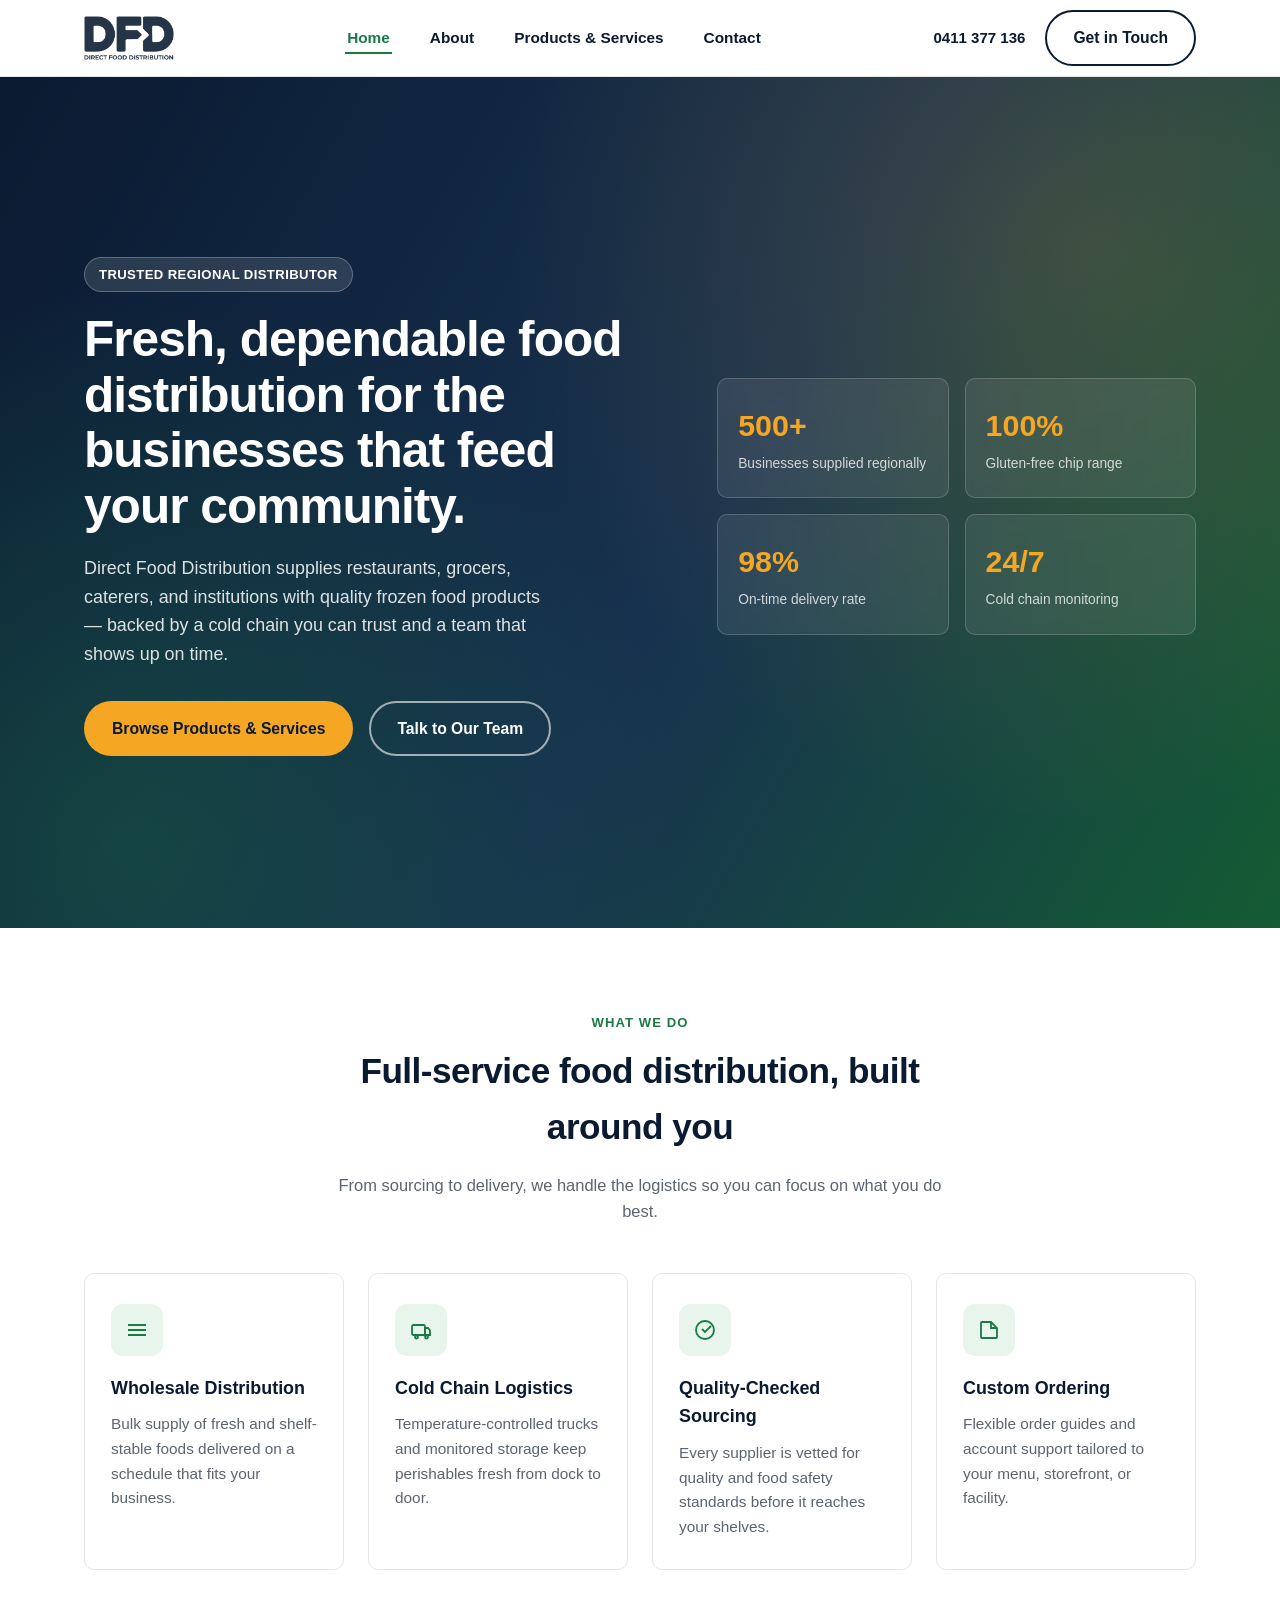
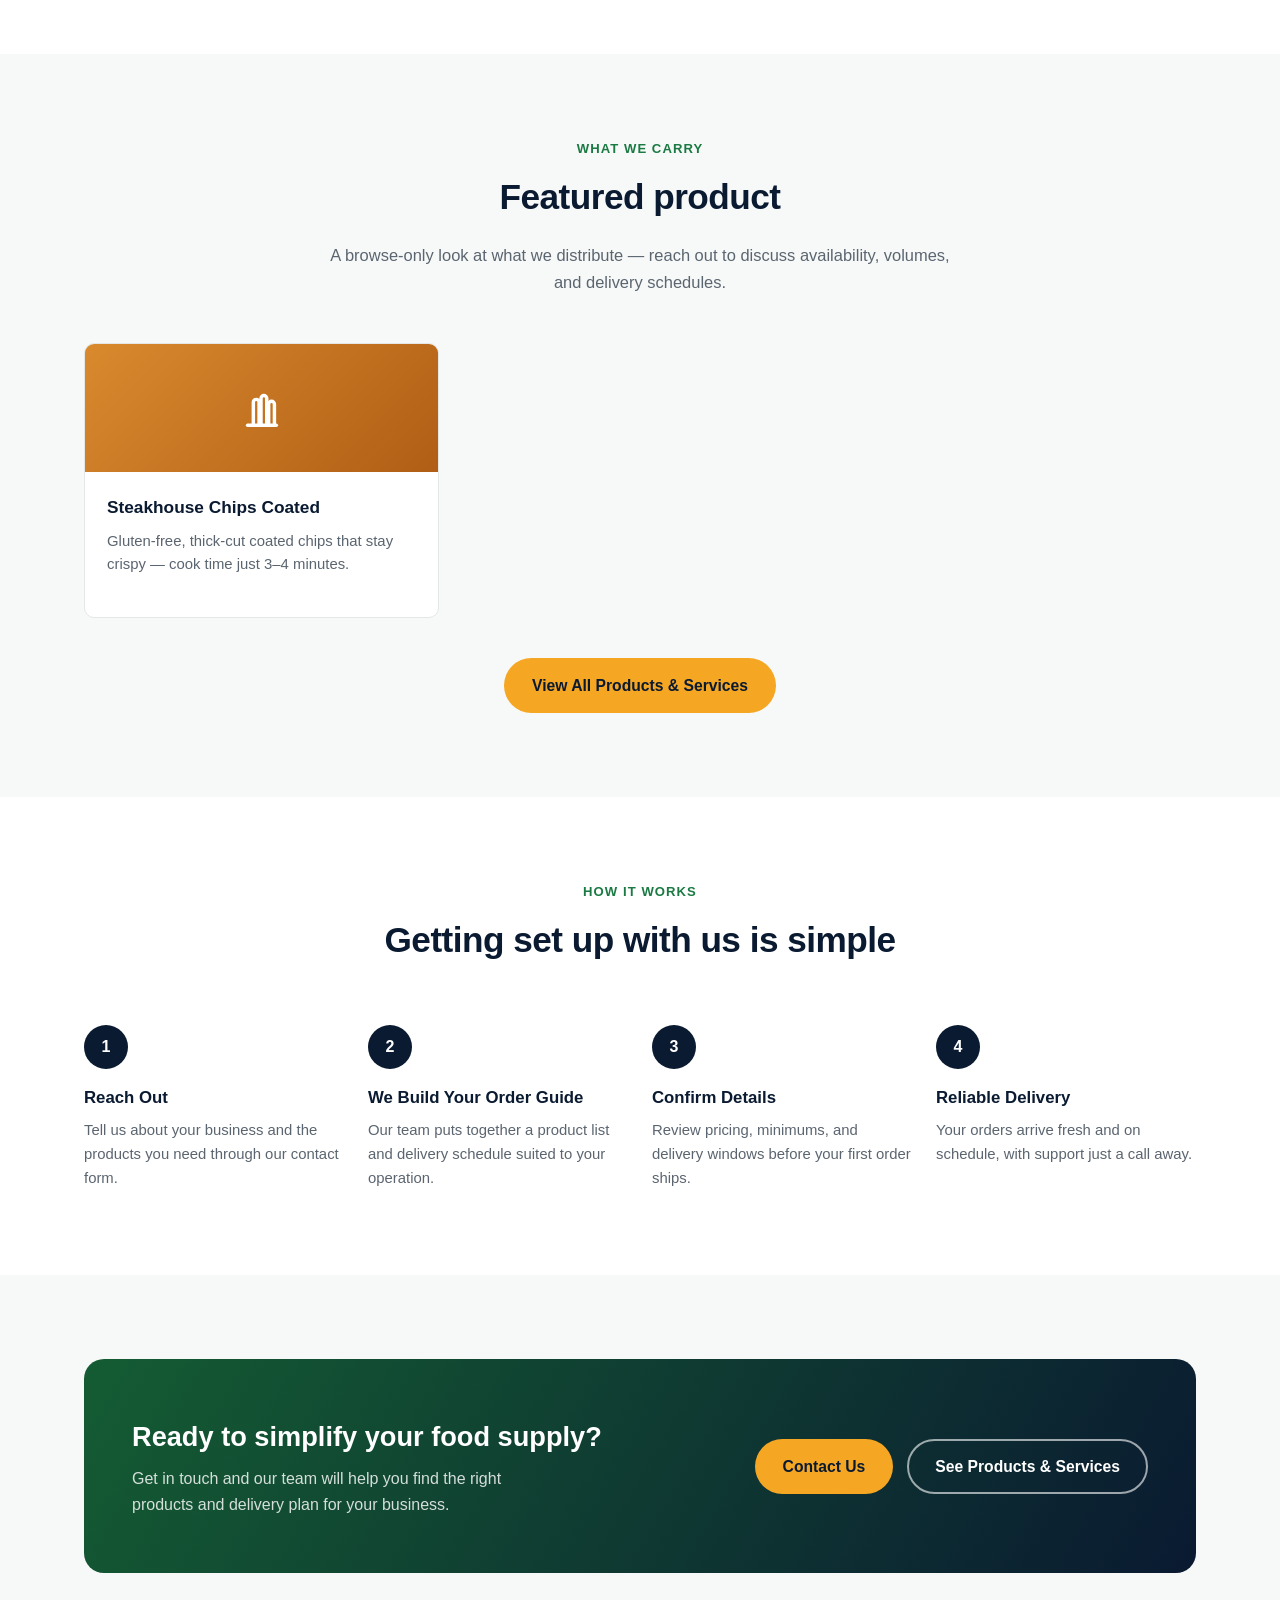
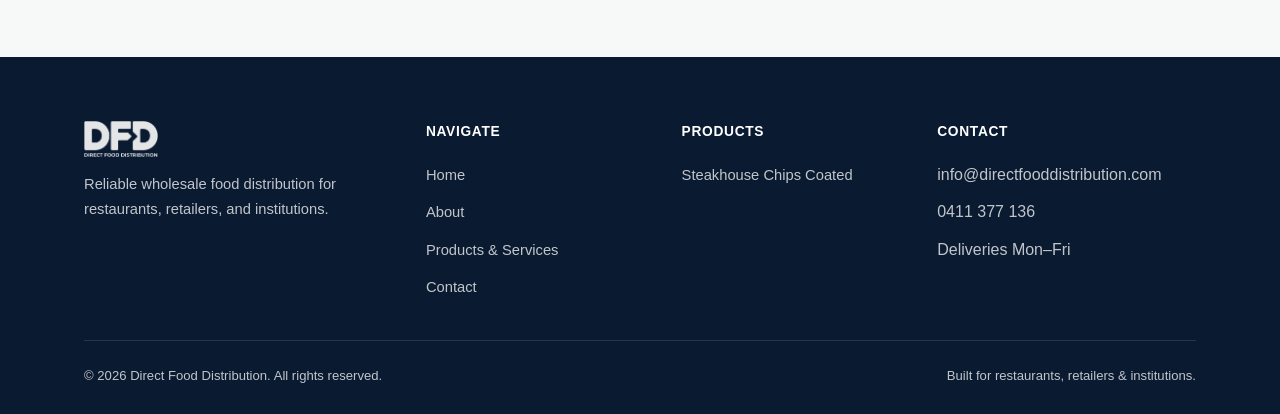
==== index.html @ 10d2000b "Replace placeholder product categories with real catalog Swaps the six generic placeholder categorie" ====
<!DOCTYPE html>
<html lang="en">
<head>
<meta charset="UTF-8" />
<meta name="viewport" content="width=device-width, initial-scale=1.0" />
<title>Direct Food Distribution | Reliable Wholesale Food Supply</title>
<meta name="description" content="Direct Food Distribution supplies restaurants, retailers, and institutions with quality frozen food products, including our Steakhouse Chips Coated — reliably and on time." />
<link rel="icon" type="image/x-icon" href="images/favicon.ico" />
<link rel="icon" type="image/png" sizes="32x32" href="images/favicon-32.png" />
<link rel="apple-touch-icon" href="images/favicon-180.png" />
<link rel="stylesheet" href="css/style.css" />
</head>
<body>

<header class="site-header">
  <div class="container">
    <a href="index.html" class="brand">
      <img src="images/logo.png" alt="Direct Food Distribution" class="brand-logo" />
    </a>

    <nav class="main-nav" aria-label="Primary">
      <ul>
        <li><a href="index.html" aria-current="page">Home</a></li>
        <li><a href="about.html">About</a></li>
        <li><a href="products.html">Products &amp; Services</a></li>
        <li><a href="contact.html">Contact</a></li>
      </ul>
    </nav>

    <div class="header-cta">
      <span class="phone">0411 377 136</span>
      <a href="contact.html" class="btn btn-outline-dark">Get in Touch</a>
      <button class="nav-toggle" aria-label="Toggle navigation menu" aria-expanded="false">
        <span></span><span></span><span></span>
      </button>
    </div>
  </div>
</header>

<main>

  <section class="hero">
    <div class="container">
      <div class="hero-copy">
        <span class="hero-eyebrow">Trusted Regional Distributor</span>
        <h1>Fresh, dependable food distribution for the businesses that feed your community.</h1>
        <p class="lead">
          Direct Food Distribution supplies restaurants, grocers, caterers, and institutions with
          quality frozen food products — backed by a cold chain you can trust and a team that
          shows up on time.
        </p>
        <div class="hero-actions">
          <a href="products.html" class="btn btn-primary">Browse Products &amp; Services</a>
          <a href="contact.html" class="btn btn-outline">Talk to Our Team</a>
        </div>
      </div>

      <div class="hero-stats">
        <div class="stat-card">
          <span class="num">500+</span>
          <span class="label">Businesses supplied regionally</span>
        </div>
        <div class="stat-card">
          <span class="num">100%</span>
          <span class="label">Gluten-free chip range</span>
        </div>
        <div class="stat-card">
          <span class="num">98%</span>
          <span class="label">On-time delivery rate</span>
        </div>
        <div class="stat-card">
          <span class="num">24/7</span>
          <span class="label">Cold chain monitoring</span>
        </div>
      </div>
    </div>
  </section>

  <section>
    <div class="container">
      <div class="section-head center">
        <span class="eyebrow">What We Do</span>
        <h2>Full-service food distribution, built around you</h2>
        <p>From sourcing to delivery, we handle the logistics so you can focus on what you do best.</p>
      </div>

      <div class="grid grid-4">
        <div class="card">
          <div class="card-icon" aria-hidden="true">
            <svg width="24" height="24" viewBox="0 0 24 24" fill="none" stroke="currentColor" stroke-width="1.8"><path d="M3 7h18M3 12h18M3 17h18"/></svg>
          </div>
          <h3>Wholesale Distribution</h3>
          <p>Bulk supply of fresh and shelf-stable foods delivered on a schedule that fits your business.</p>
        </div>
        <div class="card">
          <div class="card-icon" aria-hidden="true">
            <svg width="24" height="24" viewBox="0 0 24 24" fill="none" stroke="currentColor" stroke-width="1.8"><rect x="3" y="7" width="13" height="10" rx="1.5"/><path d="M16 10h3l2 2.5V17h-5z"/><circle cx="7.5" cy="19" r="1.5"/><circle cx="17.5" cy="19" r="1.5"/></svg>
          </div>
          <h3>Cold Chain Logistics</h3>
          <p>Temperature-controlled trucks and monitored storage keep perishables fresh from dock to door.</p>
        </div>
        <div class="card">
          <div class="card-icon" aria-hidden="true">
            <svg width="24" height="24" viewBox="0 0 24 24" fill="none" stroke="currentColor" stroke-width="1.8"><path d="M9 11l3 3 6-6"/><circle cx="12" cy="12" r="9"/></svg>
          </div>
          <h3>Quality-Checked Sourcing</h3>
          <p>Every supplier is vetted for quality and food safety standards before it reaches your shelves.</p>
        </div>
        <div class="card">
          <div class="card-icon" aria-hidden="true">
            <svg width="24" height="24" viewBox="0 0 24 24" fill="none" stroke="currentColor" stroke-width="1.8"><path d="M4 19V5a1 1 0 0 1 1-1h9l6 6v9a1 1 0 0 1-1 1H5a1 1 0 0 1-1-1z"/><path d="M14 4v6h6"/></svg>
          </div>
          <h3>Custom Ordering</h3>
          <p>Flexible order guides and account support tailored to your menu, storefront, or facility.</p>
        </div>
      </div>
    </div>
  </section>

  <section class="section-alt">
    <div class="container">
      <div class="section-head center">
        <span class="eyebrow">What We Carry</span>
        <h2>Featured product</h2>
        <p>A browse-only look at what we distribute — reach out to discuss availability, volumes, and delivery schedules.</p>
      </div>

      <div class="grid grid-3">
        <div class="product-card">
          <div class="product-thumb thumb-4" aria-hidden="true">
            <svg viewBox="0 0 24 24" fill="none" stroke="currentColor" stroke-width="1.8" stroke-linecap="round" stroke-linejoin="round"><path d="M8 21V9a1.5 1.5 0 0 1 3 0v12" /><path d="M12 21V7a1.5 1.5 0 0 1 3 0v14" /><path d="M16 21V10a1.5 1.5 0 0 1 3 0v11" /><path d="M5 21h15" /></svg>
          </div>
          <div class="body">
            <h3>Steakhouse Chips Coated</h3>
            <p>Gluten-free, thick-cut coated chips that stay crispy — cook time just 3–4 minutes.</p>
          </div>
        </div>
      </div>

      <div style="text-align:center; margin-top: 40px;">
        <a href="products.html" class="btn btn-primary">View All Products &amp; Services</a>
      </div>
    </div>
  </section>

  <section>
    <div class="container">
      <div class="section-head center">
        <span class="eyebrow">How It Works</span>
        <h2>Getting set up with us is simple</h2>
      </div>

      <div class="steps">
        <div class="step">
          <div class="step-num"></div>
          <h3>Reach Out</h3>
          <p>Tell us about your business and the products you need through our contact form.</p>
        </div>
        <div class="step">
          <div class="step-num"></div>
          <h3>We Build Your Order Guide</h3>
          <p>Our team puts together a product list and delivery schedule suited to your operation.</p>
        </div>
        <div class="step">
          <div class="step-num"></div>
          <h3>Confirm Details</h3>
          <p>Review pricing, minimums, and delivery windows before your first order ships.</p>
        </div>
        <div class="step">
          <div class="step-num"></div>
          <h3>Reliable Delivery</h3>
          <p>Your orders arrive fresh and on schedule, with support just a call away.</p>
        </div>
      </div>
    </div>
  </section>

  <section class="section-alt">
    <div class="container">
      <div class="cta-band">
        <div>
          <h2>Ready to simplify your food supply?</h2>
          <p>Get in touch and our team will help you find the right products and delivery plan for your business.</p>
        </div>
        <div class="cta-actions">
          <a href="contact.html" class="btn btn-primary">Contact Us</a>
          <a href="products.html" class="btn btn-outline">See Products &amp; Services</a>
        </div>
      </div>
    </div>
  </section>

</main>

<footer class="site-footer">
  <div class="container">
    <div class="footer-grid">
      <div class="footer-brand">
        <a href="index.html" class="brand">
          <img src="images/logo-white.png" alt="Direct Food Distribution" class="brand-logo" />
        </a>
        <p>Reliable wholesale food distribution for restaurants, retailers, and institutions.</p>
      </div>
      <div class="footer-col">
        <h5>Navigate</h5>
        <ul>
          <li><a href="index.html">Home</a></li>
          <li><a href="about.html">About</a></li>
          <li><a href="products.html">Products &amp; Services</a></li>
          <li><a href="contact.html">Contact</a></li>
        </ul>
      </div>
      <div class="footer-col">
        <h5>Products</h5>
        <ul>
          <li><a href="products.html#steakhouse-chips">Steakhouse Chips Coated</a></li>
        </ul>
      </div>
      <div class="footer-col">
        <h5>Contact</h5>
        <ul>
          <li>info@directfooddistribution.com</li>
          <li>0411 377 136</li>
          <li>Deliveries Mon–Fri</li>
        </ul>
      </div>
    </div>
    <div class="footer-bottom">
      <span>&copy; <span id="year"></span> Direct Food Distribution. All rights reserved.</span>
      <span>Built for restaurants, retailers &amp; institutions.</span>
    </div>
  </div>
</footer>

<script src="js/main.js"></script>
</body>
</html>
---- css/style.css ----
/* ===========================
   Direct Food Distribution
   Stylesheet
=========================== */

:root {
  --color-primary: #1b7a43;
  --color-primary-dark: #145c33;
  --color-primary-light: #e8f5ec;
  --color-navy: #0a1a31;
  --color-navy-light: #17324f;
  --color-accent: #f5a623;
  --color-text: #23292d;
  --color-text-muted: #5b6570;
  --color-bg: #ffffff;
  --color-bg-alt: #f7f9f8;
  --color-border: #e3e8e5;
  --shadow-sm: 0 1px 3px rgba(15, 41, 66, 0.08);
  --shadow-md: 0 8px 24px rgba(15, 41, 66, 0.10);
  --radius: 10px;
  --max-width: 1160px;
  --font: -apple-system, BlinkMacSystemFont, "Segoe UI", Roboto, Helvetica, Arial, sans-serif;
}

* {
  box-sizing: border-box;
}

html {
  scroll-behavior: smooth;
}

body {
  margin: 0;
  font-family: var(--font);
  color: var(--color-text);
  background: var(--color-bg);
  line-height: 1.6;
  -webkit-font-smoothing: antialiased;
}

img {
  max-width: 100%;
  display: block;
}

a {
  color: var(--color-primary);
  text-decoration: none;
}

ul {
  list-style: none;
  margin: 0;
  padding: 0;
}

.container {
  width: 100%;
  max-width: var(--max-width);
  margin: 0 auto;
  padding: 0 24px;
}

.visually-hidden {
  position: absolute;
  width: 1px;
  height: 1px;
  overflow: hidden;
  clip: rect(0 0 0 0);
  white-space: nowrap;
}

/* ---------- Buttons ---------- */
.btn {
  display: inline-flex;
  align-items: center;
  justify-content: center;
  gap: 8px;
  padding: 13px 26px;
  border-radius: 999px;
  font-weight: 600;
  font-size: 0.98rem;
  border: 2px solid transparent;
  cursor: pointer;
  transition: transform 0.15s ease, box-shadow 0.15s ease, background 0.15s ease, color 0.15s ease;
}

.btn-primary {
  background: var(--color-accent);
  color: var(--color-navy);
}

.btn-primary:hover {
  transform: translateY(-2px);
  box-shadow: var(--shadow-md);
}

.btn-outline {
  background: transparent;
  color: #fff;
  border-color: rgba(255, 255, 255, 0.6);
}

.btn-outline:hover {
  background: rgba(255, 255, 255, 0.12);
  border-color: #fff;
}

.btn-outline-dark {
  background: transparent;
  color: var(--color-navy);
  border-color: var(--color-navy);
}

.btn-outline-dark:hover {
  background: var(--color-navy);
  color: #fff;
}

/* ---------- Header ---------- */
.site-header {
  position: sticky;
  top: 0;
  z-index: 100;
  background: rgba(255, 255, 255, 0.96);
  backdrop-filter: saturate(180%) blur(8px);
  border-bottom: 1px solid var(--color-border);
}

.site-header .container {
  display: flex;
  align-items: center;
  justify-content: space-between;
  height: 76px;
}

.brand {
  display: flex;
  align-items: center;
  gap: 10px;
  font-weight: 800;
  font-size: 1.15rem;
  color: var(--color-navy);
  letter-spacing: -0.01em;
}

.brand-logo {
  height: 44px;
  width: auto;
  display: block;
}

.main-nav ul {
  display: flex;
  align-items: center;
  gap: 36px;
}

.main-nav a {
  color: var(--color-navy);
  font-weight: 600;
  font-size: 0.96rem;
  padding: 6px 2px;
  border-bottom: 2px solid transparent;
  transition: border-color 0.15s ease, color 0.15s ease;
}

.main-nav a:hover,
.main-nav a[aria-current="page"] {
  border-color: var(--color-primary);
  color: var(--color-primary);
}

.header-cta {
  display: flex;
  align-items: center;
  gap: 20px;
}

.header-cta .phone {
  display: none;
  font-weight: 700;
  color: var(--color-navy);
  font-size: 0.94rem;
}

@media (min-width: 1150px) {
  .header-cta .phone {
    display: inline-block;
  }
}

.nav-toggle {
  display: none;
  background: none;
  border: none;
  cursor: pointer;
  padding: 8px;
}

.nav-toggle span {
  display: block;
  width: 24px;
  height: 2px;
  background: var(--color-navy);
  margin: 5px 0;
  transition: transform 0.2s ease, opacity 0.2s ease;
}

/* ---------- Hero ---------- */
.hero {
  background: linear-gradient(120deg, var(--color-navy) 0%, var(--color-navy-light) 55%, var(--color-primary-dark) 100%);
  color: #fff;
  position: relative;
  overflow: hidden;
}

.hero::before {
  content: "";
  position: absolute;
  inset: 0;
  background-image:
    radial-gradient(circle at 85% 20%, rgba(245, 166, 35, 0.18), transparent 45%),
    radial-gradient(circle at 10% 90%, rgba(27, 122, 67, 0.35), transparent 40%);
  pointer-events: none;
}

.hero .container {
  position: relative;
  padding: 96px 24px 88px;
  display: grid;
  grid-template-columns: 1.1fr 0.9fr;
  gap: 48px;
  align-items: center;
}

.hero-eyebrow {
  display: inline-flex;
  align-items: center;
  gap: 8px;
  background: rgba(255, 255, 255, 0.12);
  border: 1px solid rgba(255, 255, 255, 0.25);
  padding: 6px 14px;
  border-radius: 999px;
  font-size: 0.82rem;
  font-weight: 700;
  letter-spacing: 0.03em;
  text-transform: uppercase;
  margin-bottom: 20px;
}

.hero h1 {
  font-size: clamp(2.1rem, 4vw, 3.1rem);
  line-height: 1.12;
  margin: 0 0 20px;
  letter-spacing: -0.02em;
}

.hero p.lead {
  font-size: 1.12rem;
  color: rgba(255, 255, 255, 0.86);
  max-width: 46ch;
  margin: 0 0 32px;
}

.hero-actions {
  display: flex;
  gap: 16px;
  flex-wrap: wrap;
}

.hero-stats {
  display: grid;
  grid-template-columns: 1fr 1fr;
  gap: 16px;
}

.stat-card {
  background: rgba(255, 255, 255, 0.08);
  border: 1px solid rgba(255, 255, 255, 0.18);
  border-radius: var(--radius);
  padding: 22px 20px;
  backdrop-filter: blur(4px);
}

.stat-card .num {
  font-size: 1.9rem;
  font-weight: 800;
  color: var(--color-accent);
  display: block;
}

.stat-card .label {
  font-size: 0.86rem;
  color: rgba(255, 255, 255, 0.78);
  margin-top: 4px;
}

/* ---------- Sections ---------- */
section {
  padding: 84px 0;
}

.section-alt {
  background: var(--color-bg-alt);
}

.section-head {
  max-width: 640px;
  margin: 0 0 48px;
}

.section-head.center {
  margin-left: auto;
  margin-right: auto;
  text-align: center;
}

.eyebrow {
  display: block;
  color: var(--color-primary);
  font-weight: 700;
  font-size: 0.82rem;
  letter-spacing: 0.08em;
  text-transform: uppercase;
  margin-bottom: 10px;
}

.section-head h2 {
  font-size: clamp(1.6rem, 3vw, 2.2rem);
  margin: 0 0 14px;
  color: var(--color-navy);
  letter-spacing: -0.015em;
}

.section-head p {
  color: var(--color-text-muted);
  font-size: 1.03rem;
}

/* ---------- Cards / Grids ---------- */
.grid {
  display: grid;
  gap: 24px;
}

.grid-3 {
  grid-template-columns: repeat(3, 1fr);
}

.grid-4 {
  grid-template-columns: repeat(4, 1fr);
}

.grid-2 {
  grid-template-columns: repeat(2, 1fr);
}

.card {
  background: #fff;
  border: 1px solid var(--color-border);
  border-radius: var(--radius);
  padding: 30px 26px;
  transition: transform 0.18s ease, box-shadow 0.18s ease, border-color 0.18s ease;
}

.card:hover {
  transform: translateY(-4px);
  box-shadow: var(--shadow-md);
  border-color: transparent;
}

.card-icon {
  width: 52px;
  height: 52px;
  border-radius: 12px;
  background: var(--color-primary-light);
  color: var(--color-primary);
  display: flex;
  align-items: center;
  justify-content: center;
  margin-bottom: 18px;
}

.card h3 {
  margin: 0 0 10px;
  font-size: 1.12rem;
  color: var(--color-navy);
}

.card p {
  margin: 0;
  color: var(--color-text-muted);
  font-size: 0.96rem;
}

/* Product category cards */
.product-card {
  background: #fff;
  border: 1px solid var(--color-border);
  border-radius: var(--radius);
  overflow: hidden;
  transition: transform 0.18s ease, box-shadow 0.18s ease;
}

.product-card:hover {
  transform: translateY(-4px);
  box-shadow: var(--shadow-md);
}

.product-thumb {
  height: 128px;
  display: flex;
  align-items: center;
  justify-content: center;
  color: #fff;
}

.product-thumb svg {
  width: 46px;
  height: 46px;
}

.product-card .body {
  padding: 22px 22px 26px;
}

.product-card h3 {
  margin: 0 0 8px;
  color: var(--color-navy);
  font-size: 1.08rem;
}

.product-card p {
  margin: 0 0 14px;
  color: var(--color-text-muted);
  font-size: 0.93rem;
}

.tag-list {
  display: flex;
  flex-wrap: wrap;
  gap: 8px;
}

.tag {
  background: var(--color-primary-light);
  color: var(--color-primary-dark);
  font-size: 0.78rem;
  font-weight: 700;
  padding: 4px 10px;
  border-radius: 999px;
}

/* Thumb color variants */
.thumb-1 { background: linear-gradient(135deg, #2e9e5b, #1b7a43); }
.thumb-2 { background: linear-gradient(135deg, #3f8ecf, #245a8f); }
.thumb-3 { background: linear-gradient(135deg, #4d6ee0, #253a8f); }
.thumb-4 { background: linear-gradient(135deg, #d98a2e, #b05e15); }
.thumb-5 { background: linear-gradient(135deg, #e0546b, #a12f47); }
.thumb-6 { background: linear-gradient(135deg, #6f52c9, #3f2f8f); }

/* ---------- Product detail (single product spotlight) ---------- */
.product-detail {
  background: #fff;
  border: 1px solid var(--color-border);
  border-radius: 20px;
  overflow: hidden;
  display: grid;
  grid-template-columns: 0.85fr 1.15fr;
}

.product-detail-visual {
  background: linear-gradient(135deg, #d98a2e, #b05e15);
  display: flex;
  align-items: center;
  justify-content: center;
  padding: 48px;
  min-height: 320px;
}

.product-detail-visual svg {
  width: 140px;
  height: 140px;
  color: #fff;
}

.product-detail-body {
  padding: 44px 48px;
}

.product-detail-body h2 {
  margin: 12px 0 16px;
  color: var(--color-navy);
  font-size: 1.7rem;
}

.product-detail-body > p {
  color: var(--color-text-muted);
  font-size: 1.02rem;
  margin: 0 0 22px;
}

.prep-tips {
  background: var(--color-bg-alt);
  border: 1px solid var(--color-border);
  border-radius: var(--radius);
  padding: 26px 28px;
}

.prep-tips h3 {
  margin: 0 0 6px;
  color: var(--color-navy);
  font-size: 1.05rem;
}

.prep-tips .cook-time {
  display: inline-flex;
  align-items: center;
  gap: 6px;
  background: var(--color-primary-light);
  color: var(--color-primary-dark);
  font-weight: 700;
  font-size: 0.85rem;
  padding: 5px 12px;
  border-radius: 999px;
  margin-bottom: 16px;
}

.prep-tips ul {
  display: flex;
  flex-direction: column;
  gap: 10px;
}

.prep-tips li {
  display: flex;
  align-items: flex-start;
  gap: 10px;
  color: var(--color-text);
  font-size: 0.94rem;
}

.prep-tips li svg {
  flex-shrink: 0;
  margin-top: 2px;
  color: var(--color-primary);
}

.coming-soon-note {
  text-align: center;
  color: var(--color-text-muted);
  font-size: 0.95rem;
  margin-top: 32px;
}

@media (max-width: 900px) {
  .product-detail {
    grid-template-columns: 1fr;
  }

  .product-detail-visual {
    padding: 36px;
    min-height: 220px;
  }

  .product-detail-body {
    padding: 32px 24px;
  }
}

/* ---------- Process / Steps ---------- */
.steps {
  counter-reset: step;
  display: grid;
  grid-template-columns: repeat(4, 1fr);
  gap: 24px;
}

.step {
  position: relative;
  padding-top: 8px;
}

.step .step-num {
  counter-increment: step;
  width: 44px;
  height: 44px;
  border-radius: 50%;
  background: var(--color-navy);
  color: #fff;
  font-weight: 800;
  display: flex;
  align-items: center;
  justify-content: center;
  margin-bottom: 16px;
}

.step .step-num::before {
  content: counter(step);
}

.step h3 {
  color: var(--color-navy);
  margin: 0 0 8px;
  font-size: 1.05rem;
}

.step p {
  margin: 0;
  color: var(--color-text-muted);
  font-size: 0.93rem;
}

/* ---------- Values ---------- */
.values-grid {
  display: grid;
  grid-template-columns: repeat(2, 1fr);
  gap: 20px;
}

.value-item {
  display: flex;
  gap: 16px;
  align-items: flex-start;
  padding: 20px;
  border-radius: var(--radius);
  background: #fff;
  border: 1px solid var(--color-border);
}

.value-item .card-icon {
  margin-bottom: 0;
  flex-shrink: 0;
}

/* ---------- CTA band ---------- */
.cta-band {
  background: linear-gradient(120deg, var(--color-primary-dark), var(--color-navy));
  color: #fff;
  border-radius: 20px;
  padding: 56px 48px;
  display: flex;
  align-items: center;
  justify-content: space-between;
  gap: 32px;
  flex-wrap: wrap;
}

.cta-band h2 {
  margin: 0 0 8px;
  font-size: 1.7rem;
}

.cta-band p {
  margin: 0;
  color: rgba(255, 255, 255, 0.82);
  max-width: 46ch;
}

.cta-actions {
  display: flex;
  gap: 14px;
  flex-wrap: wrap;
}

/* ---------- Page hero (inner pages) ---------- */
.page-hero {
  background: linear-gradient(120deg, var(--color-navy), var(--color-navy-light));
  color: #fff;
  padding: 64px 0 56px;
}

.page-hero .eyebrow {
  color: var(--color-accent);
}

.page-hero h1 {
  margin: 0 0 12px;
  font-size: clamp(1.8rem, 3.4vw, 2.6rem);
}

.page-hero p {
  color: rgba(255, 255, 255, 0.82);
  max-width: 60ch;
  font-size: 1.05rem;
  margin: 0;
}

.breadcrumb {
  font-size: 0.85rem;
  color: rgba(255, 255, 255, 0.7);
  margin-bottom: 18px;
}

.breadcrumb a {
  color: rgba(255, 255, 255, 0.9);
}

/* ---------- About page specifics ---------- */
.about-grid {
  display: grid;
  grid-template-columns: 1fr 1fr;
  gap: 56px;
  align-items: center;
}

.about-visual {
  background: linear-gradient(135deg, var(--color-primary-light), #ffffff);
  border: 1px solid var(--color-border);
  border-radius: 20px;
  padding: 40px;
  display: grid;
  grid-template-columns: 1fr 1fr;
  gap: 20px;
}

.about-visual .mini-stat {
  background: #fff;
  border-radius: 14px;
  padding: 20px;
  box-shadow: var(--shadow-sm);
}

.about-visual .mini-stat .num {
  font-size: 1.6rem;
  font-weight: 800;
  color: var(--color-primary-dark);
}

.about-visual .mini-stat .label {
  font-size: 0.82rem;
  color: var(--color-text-muted);
  margin-top: 4px;
}

.timeline {
  border-left: 3px solid var(--color-primary-light);
  margin-left: 8px;
  padding-left: 28px;
  display: flex;
  flex-direction: column;
  gap: 28px;
}

.timeline-item {
  position: relative;
}

.timeline-item::before {
  content: "";
  position: absolute;
  left: -35px;
  top: 4px;
  width: 14px;
  height: 14px;
  border-radius: 50%;
  background: var(--color-primary);
  border: 3px solid var(--color-primary-light);
}

.timeline-item .year {
  font-weight: 800;
  color: var(--color-primary-dark);
  font-size: 0.85rem;
  letter-spacing: 0.04em;
  text-transform: uppercase;
}

.timeline-item h4 {
  margin: 4px 0 6px;
  color: var(--color-navy);
}

.timeline-item p {
  margin: 0;
  color: var(--color-text-muted);
  font-size: 0.94rem;
}

/* ---------- Contact page ---------- */
.contact-grid {
  display: grid;
  grid-template-columns: 0.85fr 1.15fr;
  gap: 48px;
  align-items: flex-start;
}

.contact-info-list {
  display: flex;
  flex-direction: column;
  gap: 22px;
  margin-bottom: 32px;
}

.contact-info-item {
  display: flex;
  gap: 16px;
  align-items: flex-start;
}

.contact-info-item h4 {
  margin: 0 0 4px;
  color: var(--color-navy);
  font-size: 1rem;
}

.contact-info-item p,
.contact-info-item a {
  margin: 0;
  color: var(--color-text-muted);
  font-size: 0.94rem;
}

.hours-table {
  width: 100%;
  border-collapse: collapse;
  font-size: 0.92rem;
}

.hours-table td {
  padding: 7px 0;
  border-bottom: 1px solid var(--color-border);
  color: var(--color-text-muted);
}

.hours-table td:last-child {
  text-align: right;
  font-weight: 600;
  color: var(--color-navy);
}

.contact-form {
  background: #fff;
  border: 1px solid var(--color-border);
  border-radius: var(--radius);
  padding: 36px;
  box-shadow: var(--shadow-sm);
}

.form-row {
  display: grid;
  grid-template-columns: 1fr 1fr;
  gap: 18px;
}

.form-group {
  margin-bottom: 18px;
}

.form-group label {
  display: block;
  font-weight: 700;
  font-size: 0.88rem;
  color: var(--color-navy);
  margin-bottom: 6px;
}

.form-group input,
.form-group select,
.form-group textarea {
  width: 100%;
  padding: 12px 14px;
  border: 1px solid var(--color-border);
  border-radius: 8px;
  font-family: inherit;
  font-size: 0.95rem;
  color: var(--color-text);
  background: var(--color-bg-alt);
  transition: border-color 0.15s ease, background 0.15s ease;
}

.form-group input:focus,
.form-group select:focus,
.form-group textarea:focus {
  outline: none;
  border-color: var(--color-primary);
  background: #fff;
}

.form-group textarea {
  resize: vertical;
  min-height: 120px;
}

.form-note {
  font-size: 0.82rem;
  color: var(--color-text-muted);
  margin-top: 10px;
}

.form-status {
  margin-top: 16px;
  padding: 12px 16px;
  border-radius: 8px;
  font-size: 0.9rem;
  font-weight: 600;
  display: none;
}

.form-status.success {
  display: block;
  background: var(--color-primary-light);
  color: var(--color-primary-dark);
}

.form-status.error {
  display: block;
  background: #fdecea;
  color: #b3261e;
}

.map-placeholder {
  margin-top: 28px;
  border-radius: var(--radius);
  overflow: hidden;
  border: 1px solid var(--color-border);
  height: 220px;
  background:
    linear-gradient(rgba(15, 41, 66, 0.82), rgba(15, 41, 66, 0.82)),
    repeating-linear-gradient(45deg, #cfd8e0 0, #cfd8e0 2px, #e9edf0 2px, #e9edf0 14px);
  display: flex;
  align-items: center;
  justify-content: center;
  color: #fff;
  text-align: center;
  padding: 20px;
}

/* ---------- Footer ---------- */
.site-footer {
  background: var(--color-navy);
  color: rgba(255, 255, 255, 0.75);
  padding: 64px 0 28px;
}

.footer-grid {
  display: grid;
  grid-template-columns: 1.4fr 1fr 1fr 1.2fr;
  gap: 40px;
  padding-bottom: 40px;
  border-bottom: 1px solid rgba(255, 255, 255, 0.12);
}

.footer-brand .brand {
  color: #fff;
  margin-bottom: 14px;
}

.footer-brand .brand-logo {
  height: 36px;
}

.footer-grid p {
  font-size: 0.92rem;
  line-height: 1.7;
}

.footer-col h5 {
  color: #fff;
  font-size: 0.86rem;
  letter-spacing: 0.05em;
  text-transform: uppercase;
  margin: 0 0 18px;
}

.footer-col ul {
  display: flex;
  flex-direction: column;
  gap: 12px;
}

.footer-col a {
  color: rgba(255, 255, 255, 0.75);
  font-size: 0.92rem;
}

.footer-col a:hover {
  color: var(--color-accent);
}

.footer-bottom {
  display: flex;
  justify-content: space-between;
  align-items: center;
  padding-top: 24px;
  font-size: 0.82rem;
  flex-wrap: wrap;
  gap: 12px;
}

.footer-bottom a {
  color: rgba(255, 255, 255, 0.75);
}

/* ---------- Mobile Nav ---------- */
@media (max-width: 900px) {
  .main-nav {
    position: fixed;
    inset: 76px 0 0 0;
    background: #fff;
    transform: translateX(100%);
    transition: transform 0.25s ease;
    padding: 24px;
    overflow-y: auto;
  }

  .main-nav.open {
    transform: translateX(0);
  }

  .main-nav ul {
    flex-direction: column;
    align-items: flex-start;
    gap: 4px;
  }

  .main-nav a {
    display: block;
    width: 100%;
    padding: 14px 4px;
    border-bottom: 1px solid var(--color-border);
  }

  .nav-toggle {
    display: block;
  }

  .hero .container {
    grid-template-columns: 1fr;
    padding-top: 56px;
    padding-bottom: 56px;
  }

  .grid-4,
  .grid-3,
  .grid-2,
  .steps,
  .values-grid,
  .about-grid,
  .contact-grid,
  .form-row {
    grid-template-columns: 1fr;
  }

  .footer-grid {
    grid-template-columns: 1fr 1fr;
  }

  .cta-band {
    padding: 40px 28px;
    flex-direction: column;
    text-align: center;
  }

  .cta-actions {
    justify-content: center;
  }

  section {
    padding: 56px 0;
  }
}

@media (max-width: 560px) {
  .footer-grid {
    grid-template-columns: 1fr;
  }

  .hero-stats {
    grid-template-columns: 1fr 1fr;
  }
}
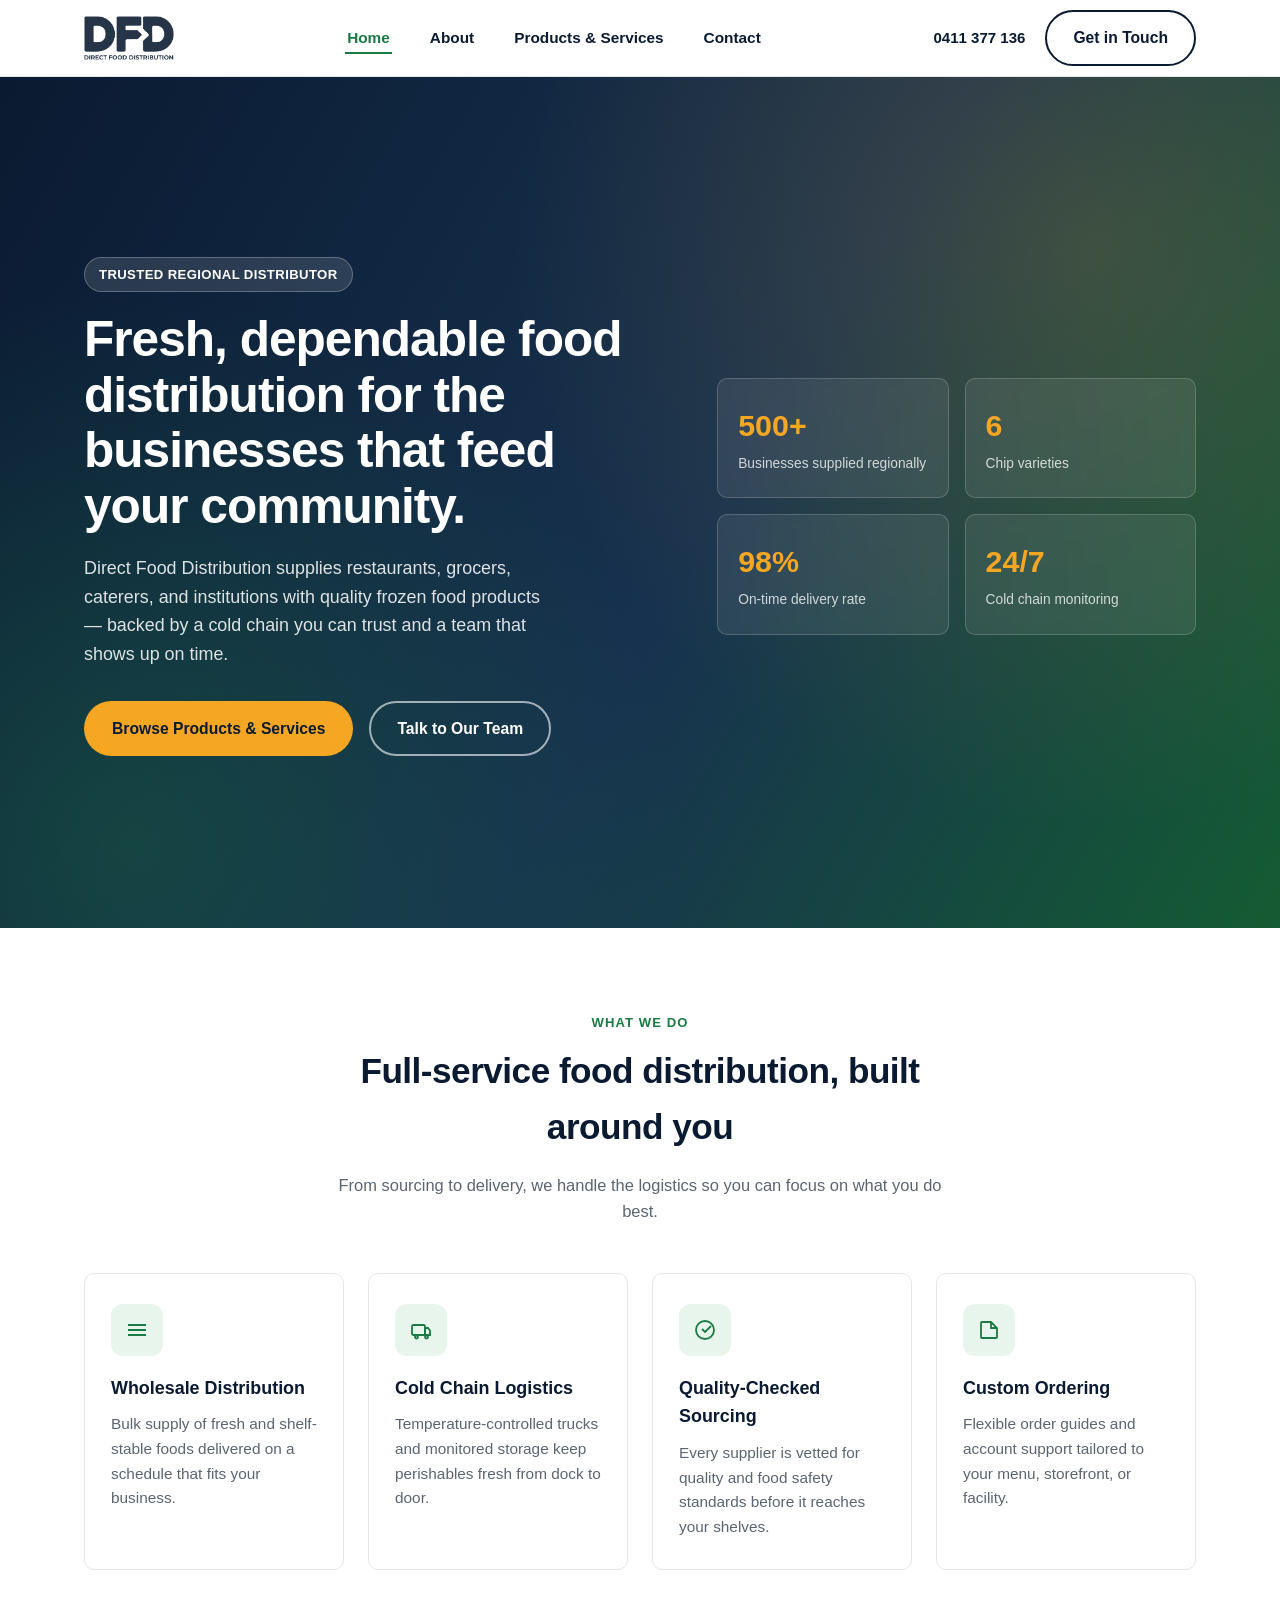
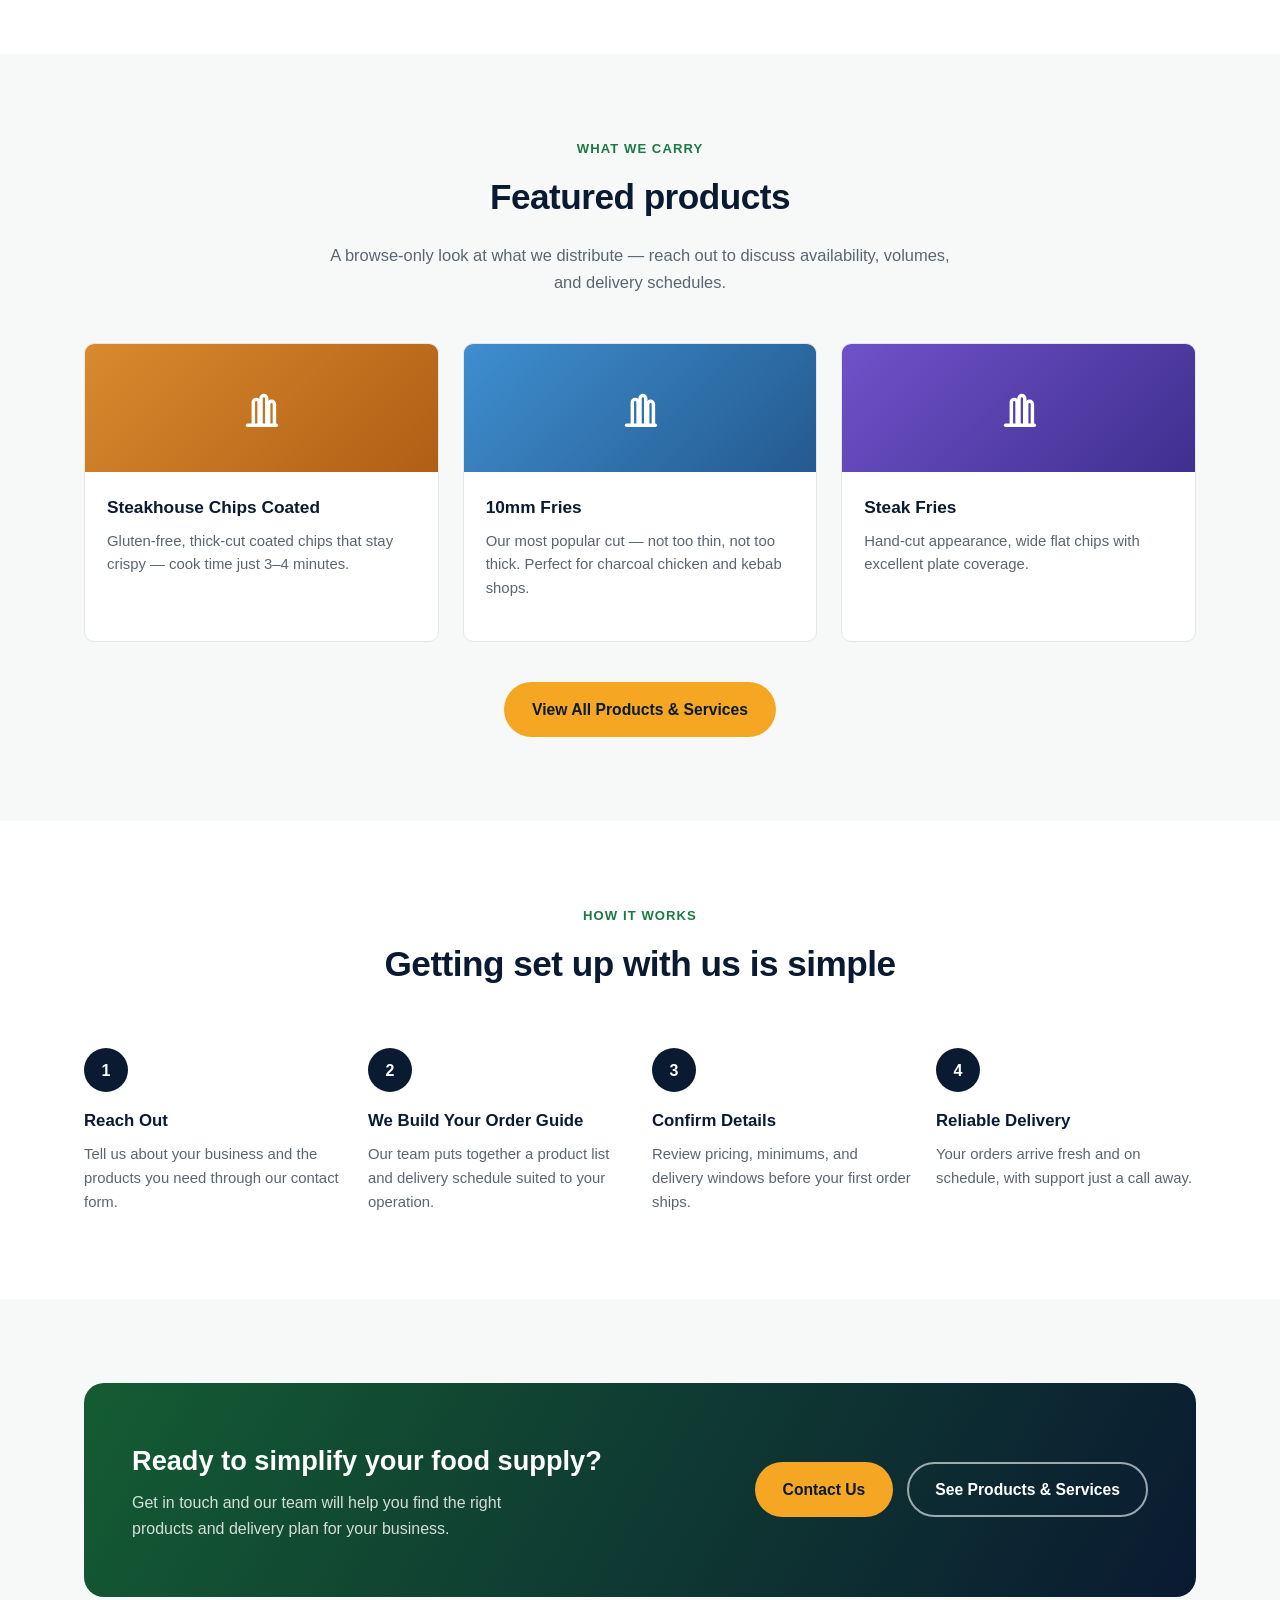
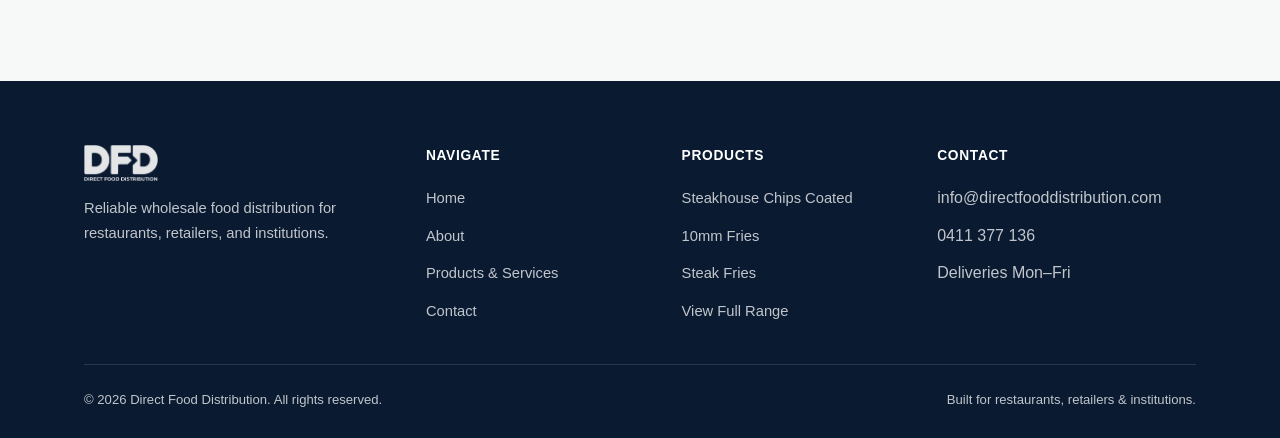
==== commit a9801ed9: "Add full Golden Fries chip range to product catalog Adds all five Golden Fries cuts (7mm, 10mm, 13mm" ====
--- a/index.html
+++ b/index.html
@@ -61,8 +61,8 @@
           <span class="label">Businesses supplied regionally</span>
         </div>
         <div class="stat-card">
-          <span class="num">100%</span>
-          <span class="label">Gluten-free chip range</span>
+          <span class="num">6</span>
+          <span class="label">Chip varieties</span>
         </div>
         <div class="stat-card">
           <span class="num">98%</span>
@@ -121,7 +121,7 @@
     <div class="container">
       <div class="section-head center">
         <span class="eyebrow">What We Carry</span>
-        <h2>Featured product</h2>
+        <h2>Featured products</h2>
         <p>A browse-only look at what we distribute — reach out to discuss availability, volumes, and delivery schedules.</p>
       </div>
 
@@ -133,6 +133,24 @@
           <div class="body">
             <h3>Steakhouse Chips Coated</h3>
             <p>Gluten-free, thick-cut coated chips that stay crispy — cook time just 3–4 minutes.</p>
+          </div>
+        </div>
+        <div class="product-card">
+          <div class="product-thumb thumb-2" aria-hidden="true">
+            <svg viewBox="0 0 24 24" fill="none" stroke="currentColor" stroke-width="1.8" stroke-linecap="round" stroke-linejoin="round"><path d="M8 21V9a1.5 1.5 0 0 1 3 0v12" /><path d="M12 21V7a1.5 1.5 0 0 1 3 0v14" /><path d="M16 21V10a1.5 1.5 0 0 1 3 0v11" /><path d="M5 21h15" /></svg>
+          </div>
+          <div class="body">
+            <h3>10mm Fries</h3>
+            <p>Our most popular cut — not too thin, not too thick. Perfect for charcoal chicken and kebab shops.</p>
+          </div>
+        </div>
+        <div class="product-card">
+          <div class="product-thumb thumb-6" aria-hidden="true">
+            <svg viewBox="0 0 24 24" fill="none" stroke="currentColor" stroke-width="1.8" stroke-linecap="round" stroke-linejoin="round"><path d="M8 21V9a1.5 1.5 0 0 1 3 0v12" /><path d="M12 21V7a1.5 1.5 0 0 1 3 0v14" /><path d="M16 21V10a1.5 1.5 0 0 1 3 0v11" /><path d="M5 21h15" /></svg>
+          </div>
+          <div class="body">
+            <h3>Steak Fries</h3>
+            <p>Hand-cut appearance, wide flat chips with excellent plate coverage.</p>
           </div>
         </div>
       </div>
@@ -213,7 +231,10 @@
       <div class="footer-col">
         <h5>Products</h5>
         <ul>
-          <li><a href="products.html#steakhouse-chips">Steakhouse Chips Coated</a></li>
+          <li><a href="products.html#steakhouse-chips-coated">Steakhouse Chips Coated</a></li>
+          <li><a href="products.html#10mm-fries">10mm Fries</a></li>
+          <li><a href="products.html#steak-fries">Steak Fries</a></li>
+          <li><a href="products.html">View Full Range</a></li>
         </ul>
       </div>
       <div class="footer-col">
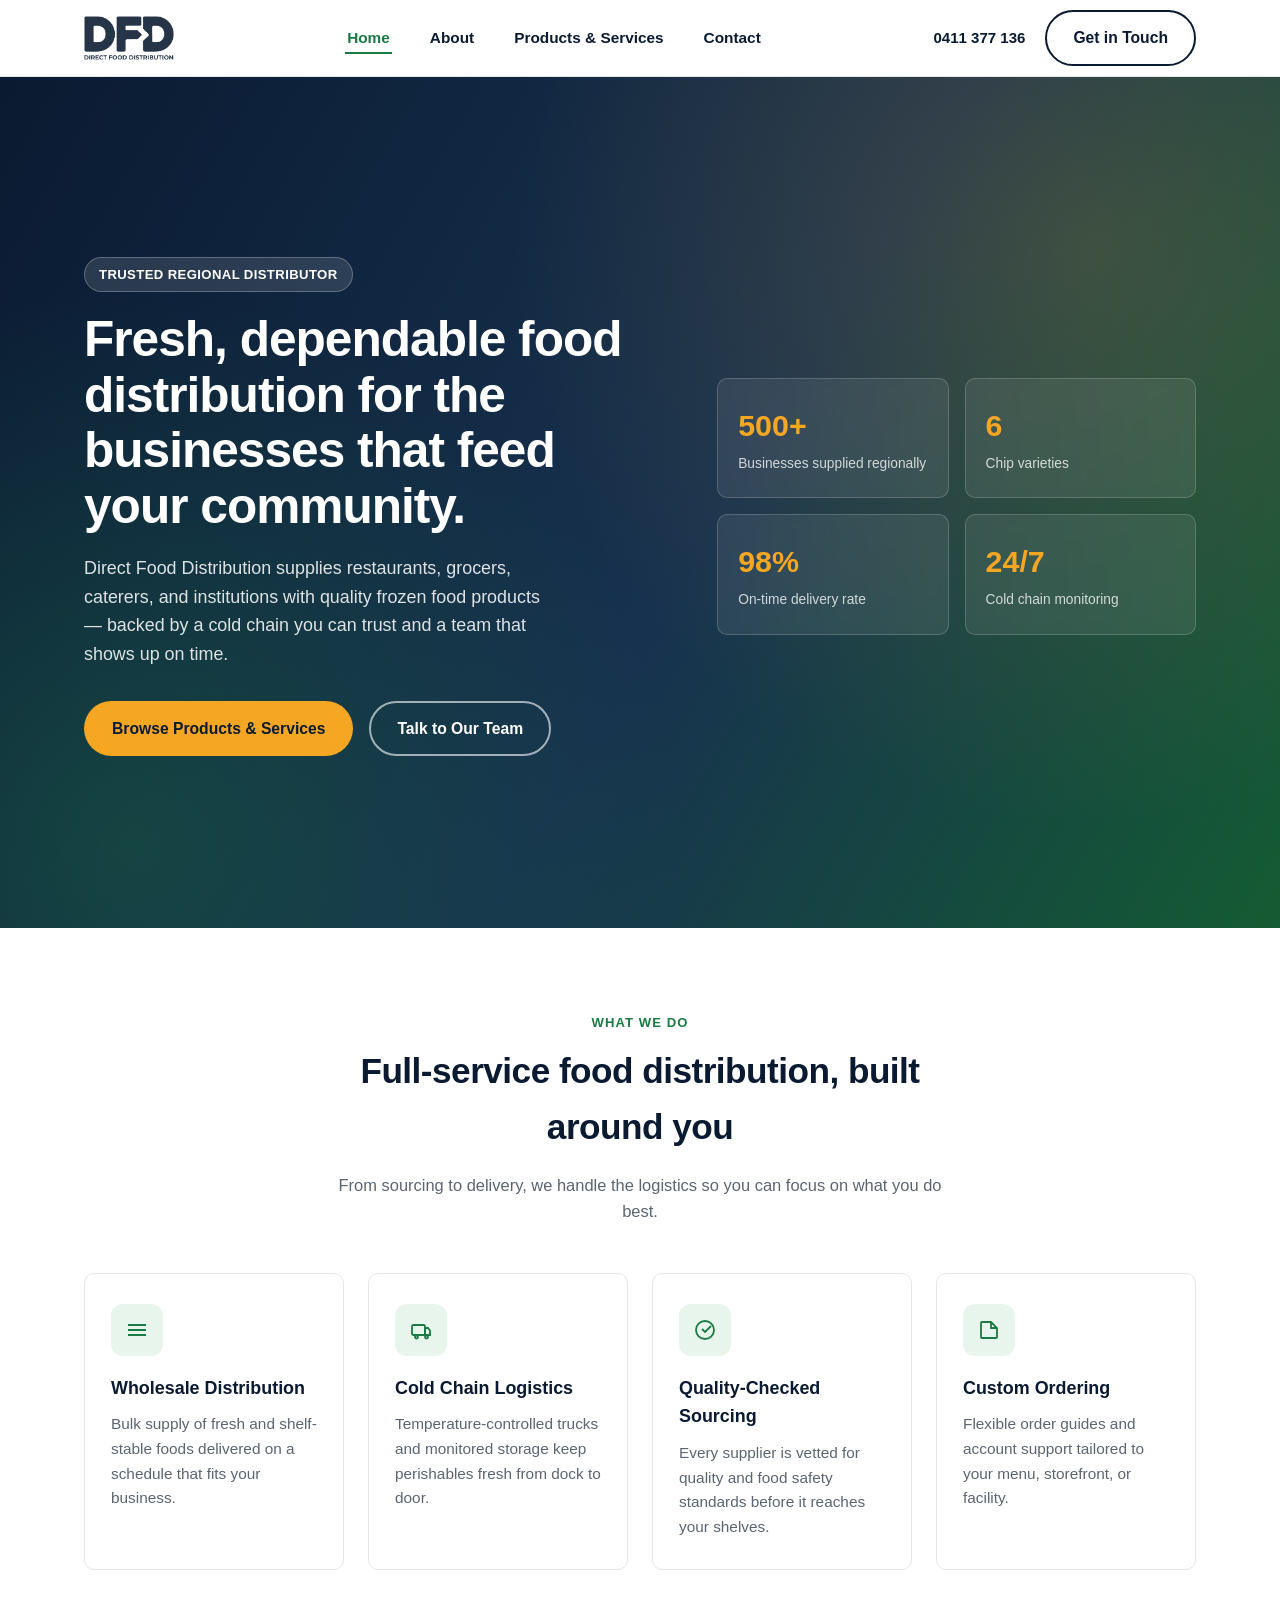
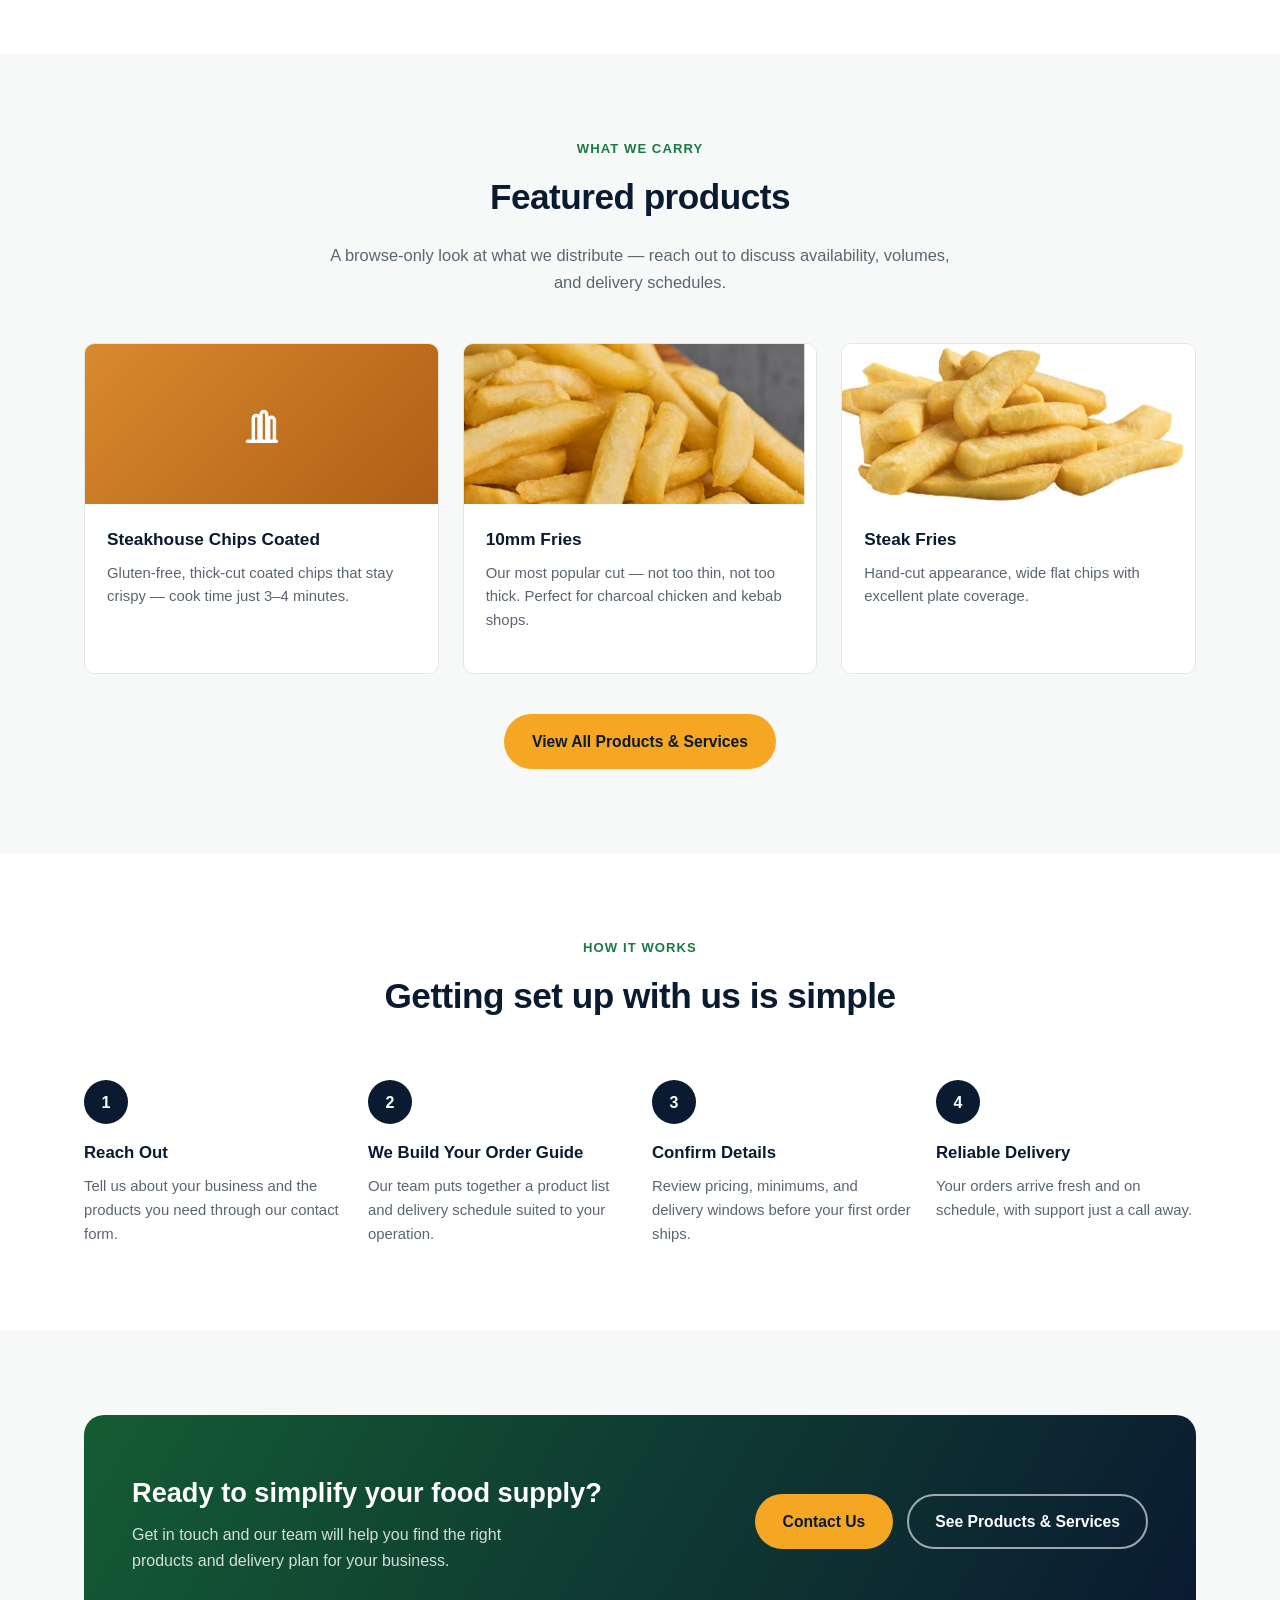
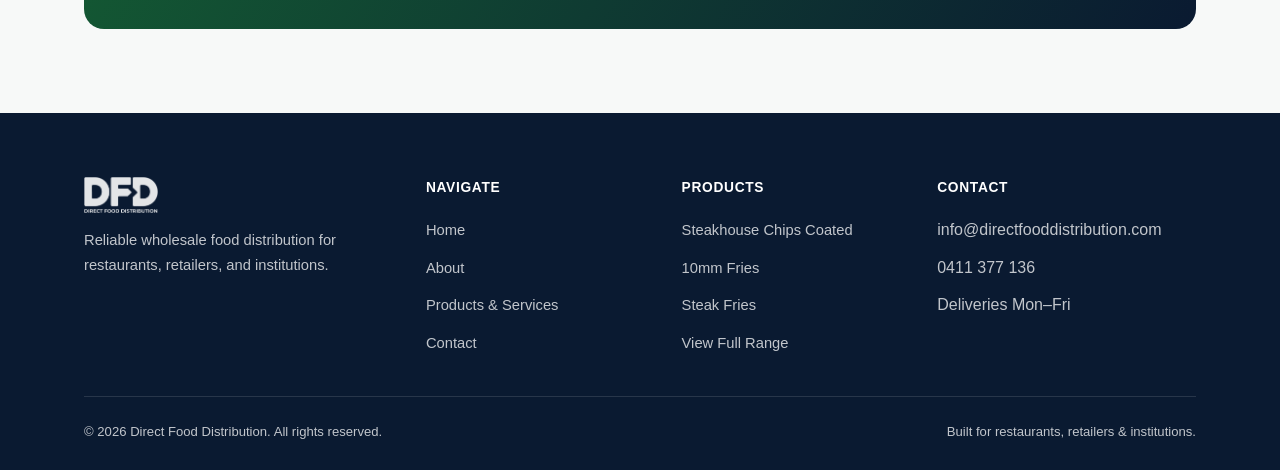
==== commit a4e1b333: "Add product photos and dedicated pages for each product Crops real product photos from the Golden Fr" ====
--- a/index.html
+++ b/index.html
@@ -126,7 +126,7 @@
       </div>
 
       <div class="grid grid-3">
-        <div class="product-card">
+        <a href="products/steakhouse-chips-coated.html" class="product-card">
           <div class="product-thumb thumb-4" aria-hidden="true">
             <svg viewBox="0 0 24 24" fill="none" stroke="currentColor" stroke-width="1.8" stroke-linecap="round" stroke-linejoin="round"><path d="M8 21V9a1.5 1.5 0 0 1 3 0v12" /><path d="M12 21V7a1.5 1.5 0 0 1 3 0v14" /><path d="M16 21V10a1.5 1.5 0 0 1 3 0v11" /><path d="M5 21h15" /></svg>
           </div>
@@ -134,25 +134,25 @@
             <h3>Steakhouse Chips Coated</h3>
             <p>Gluten-free, thick-cut coated chips that stay crispy — cook time just 3–4 minutes.</p>
           </div>
-        </div>
-        <div class="product-card">
-          <div class="product-thumb thumb-2" aria-hidden="true">
-            <svg viewBox="0 0 24 24" fill="none" stroke="currentColor" stroke-width="1.8" stroke-linecap="round" stroke-linejoin="round"><path d="M8 21V9a1.5 1.5 0 0 1 3 0v12" /><path d="M12 21V7a1.5 1.5 0 0 1 3 0v14" /><path d="M16 21V10a1.5 1.5 0 0 1 3 0v11" /><path d="M5 21h15" /></svg>
+        </a>
+        <a href="products/10mm-fries.html" class="product-card">
+          <div class="product-thumb">
+            <img src="images/products/10mm-fries.jpg" alt="10mm Fries" />
           </div>
           <div class="body">
             <h3>10mm Fries</h3>
             <p>Our most popular cut — not too thin, not too thick. Perfect for charcoal chicken and kebab shops.</p>
           </div>
-        </div>
-        <div class="product-card">
-          <div class="product-thumb thumb-6" aria-hidden="true">
-            <svg viewBox="0 0 24 24" fill="none" stroke="currentColor" stroke-width="1.8" stroke-linecap="round" stroke-linejoin="round"><path d="M8 21V9a1.5 1.5 0 0 1 3 0v12" /><path d="M12 21V7a1.5 1.5 0 0 1 3 0v14" /><path d="M16 21V10a1.5 1.5 0 0 1 3 0v11" /><path d="M5 21h15" /></svg>
+        </a>
+        <a href="products/steak-fries.html" class="product-card">
+          <div class="product-thumb">
+            <img src="images/products/steak-fries.jpg" alt="Steak Fries" />
           </div>
           <div class="body">
             <h3>Steak Fries</h3>
             <p>Hand-cut appearance, wide flat chips with excellent plate coverage.</p>
           </div>
-        </div>
+        </a>
       </div>
 
       <div style="text-align:center; margin-top: 40px;">
@@ -231,9 +231,9 @@
       <div class="footer-col">
         <h5>Products</h5>
         <ul>
-          <li><a href="products.html#steakhouse-chips-coated">Steakhouse Chips Coated</a></li>
-          <li><a href="products.html#10mm-fries">10mm Fries</a></li>
-          <li><a href="products.html#steak-fries">Steak Fries</a></li>
+          <li><a href="products/steakhouse-chips-coated.html">Steakhouse Chips Coated</a></li>
+          <li><a href="products/10mm-fries.html">10mm Fries</a></li>
+          <li><a href="products/steak-fries.html">Steak Fries</a></li>
           <li><a href="products.html">View Full Range</a></li>
         </ul>
       </div>
--- a/css/style.css
+++ b/css/style.css
@@ -402,6 +402,9 @@
   border-radius: var(--radius);
   overflow: hidden;
   transition: transform 0.18s ease, box-shadow 0.18s ease;
+  display: block;
+  color: inherit;
+  text-decoration: none;
 }
 
 .product-card:hover {
@@ -410,16 +413,24 @@
 }
 
 .product-thumb {
-  height: 128px;
+  height: 160px;
   display: flex;
   align-items: center;
   justify-content: center;
   color: #fff;
+  overflow: hidden;
 }
 
 .product-thumb svg {
   width: 46px;
   height: 46px;
+}
+
+.product-thumb img {
+  width: 100%;
+  height: 100%;
+  object-fit: cover;
+  display: block;
 }
 
 .product-card .body {
@@ -478,6 +489,32 @@
   justify-content: center;
   padding: 48px;
   min-height: 320px;
+  overflow: hidden;
+}
+
+.product-detail-visual.has-photo {
+  padding: 0;
+}
+
+.product-detail-visual img {
+  width: 100%;
+  height: 100%;
+  object-fit: cover;
+  display: block;
+}
+
+.back-link {
+  display: inline-flex;
+  align-items: center;
+  gap: 6px;
+  color: var(--color-primary-dark);
+  font-weight: 600;
+  font-size: 0.92rem;
+  margin-bottom: 20px;
+}
+
+.back-link:hover {
+  text-decoration: underline;
 }
 
 .product-detail-visual svg {
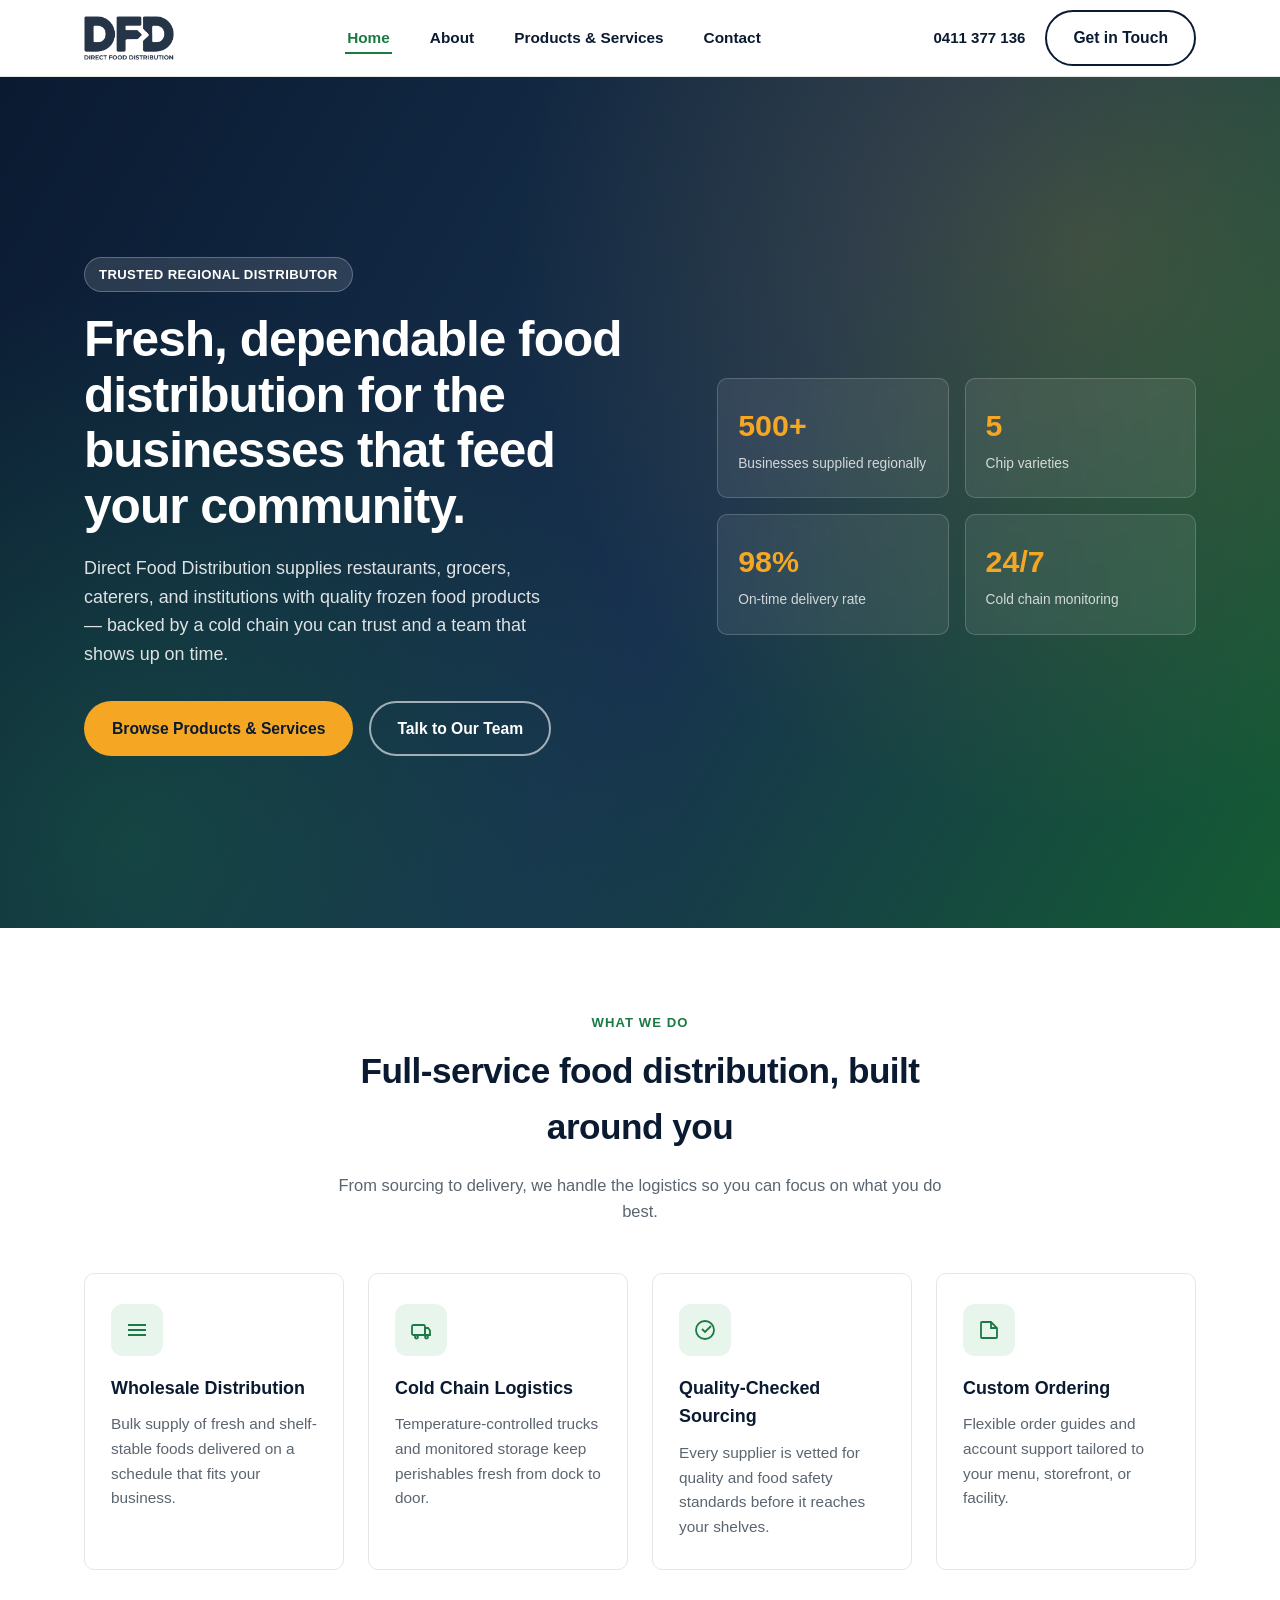
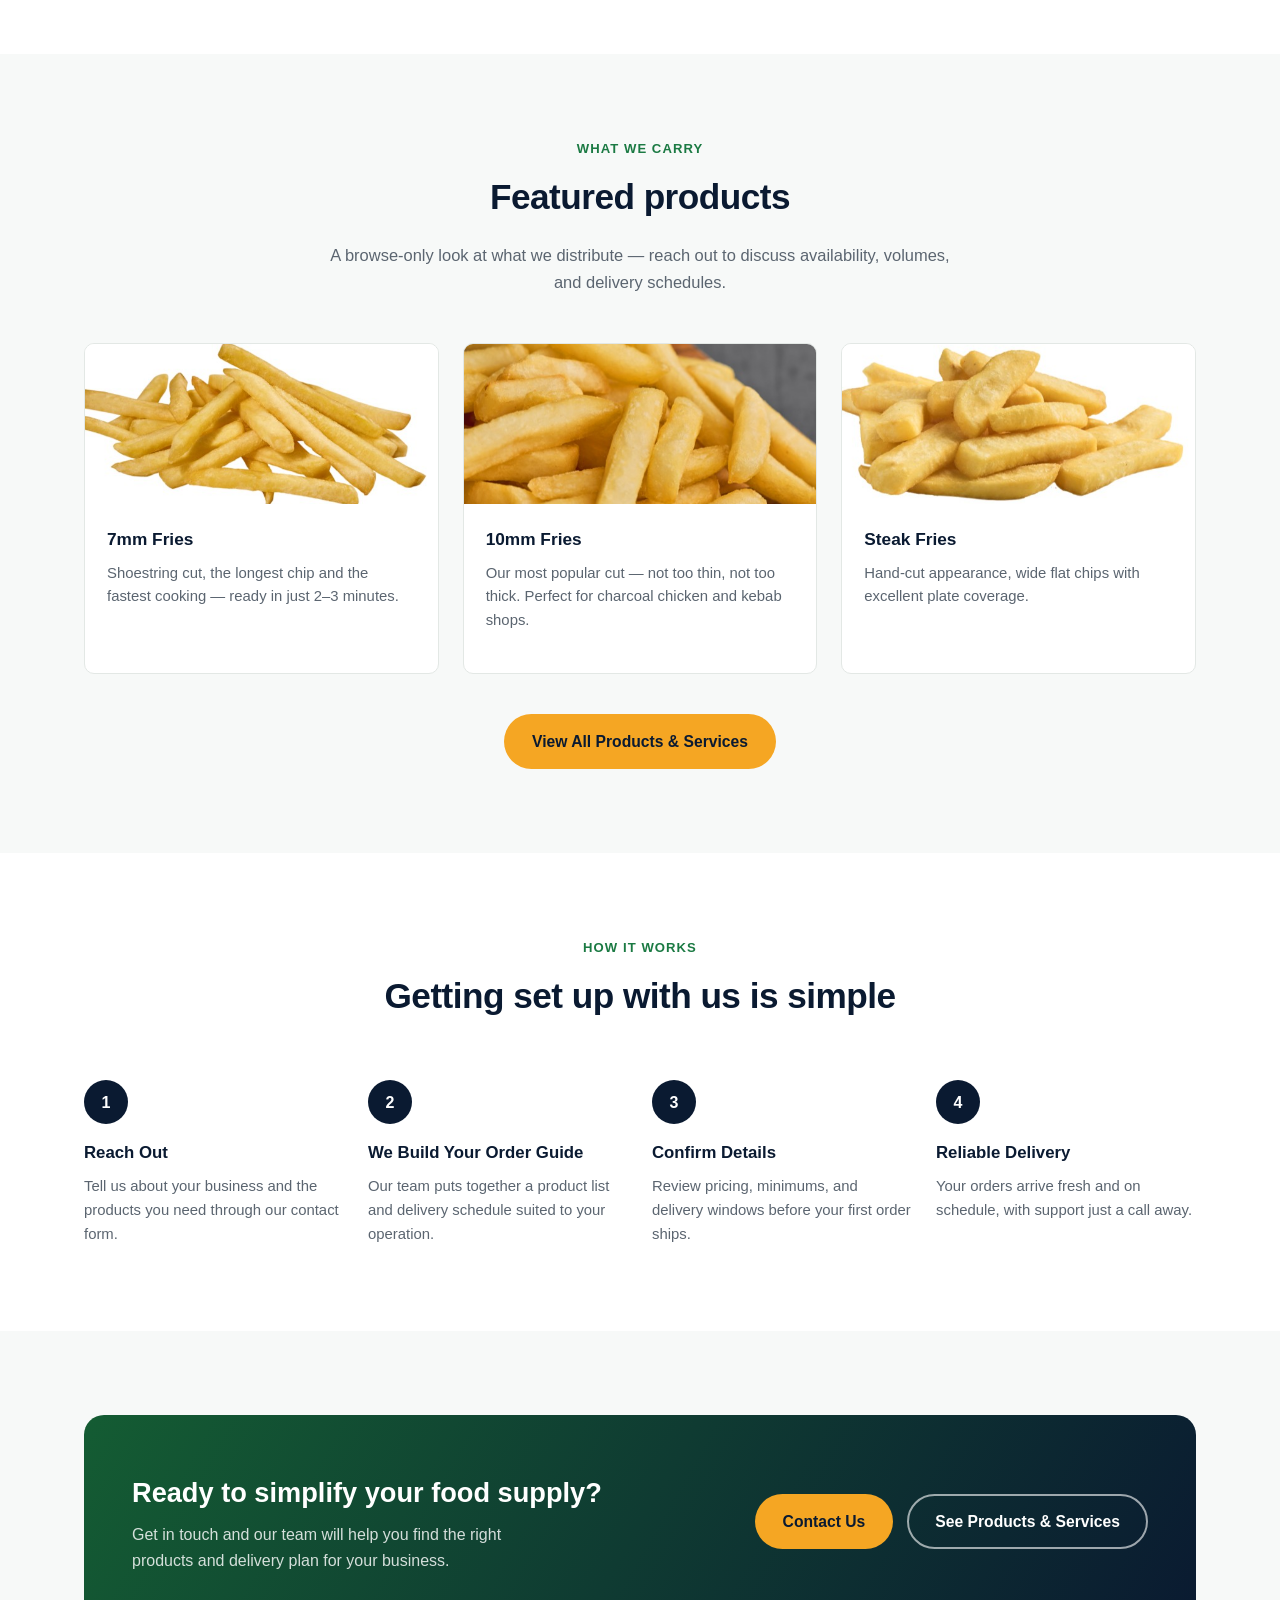
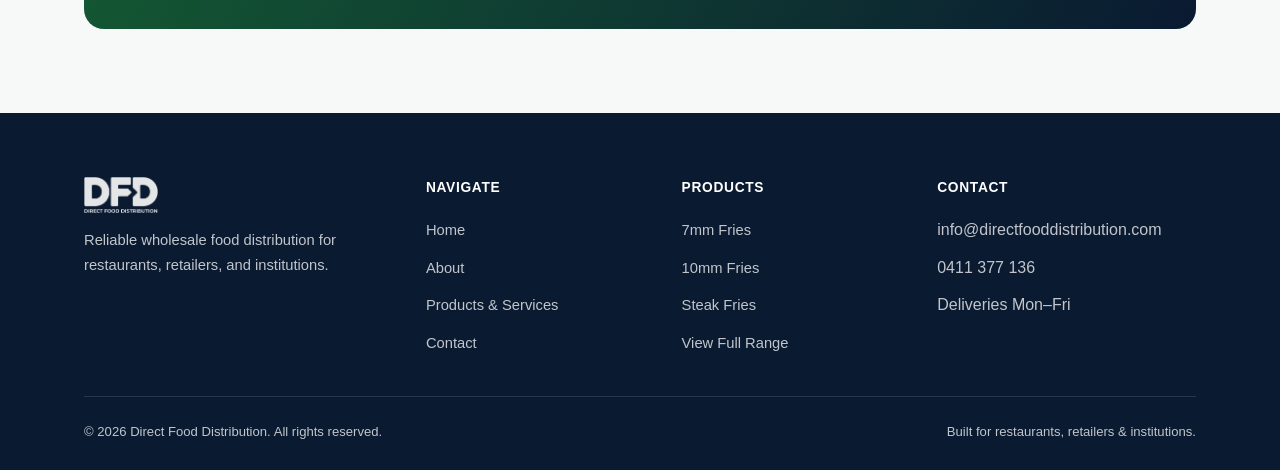
==== commit e9932c15: "Remove Steakhouse Chips Coated, fix 10mm Fries photo Drops the Steakhouse Chips Coated product and a" ====
--- a/index.html
+++ b/index.html
@@ -4,7 +4,7 @@
 <meta charset="UTF-8" />
 <meta name="viewport" content="width=device-width, initial-scale=1.0" />
 <title>Direct Food Distribution | Reliable Wholesale Food Supply</title>
-<meta name="description" content="Direct Food Distribution supplies restaurants, retailers, and institutions with quality frozen food products, including our Steakhouse Chips Coated — reliably and on time." />
+<meta name="description" content="Direct Food Distribution supplies restaurants, retailers, and institutions with quality frozen chips through our partnership with Golden Fries — reliably and on time." />
 <link rel="icon" type="image/x-icon" href="images/favicon.ico" />
 <link rel="icon" type="image/png" sizes="32x32" href="images/favicon-32.png" />
 <link rel="apple-touch-icon" href="images/favicon-180.png" />
@@ -61,7 +61,7 @@
           <span class="label">Businesses supplied regionally</span>
         </div>
         <div class="stat-card">
-          <span class="num">6</span>
+          <span class="num">5</span>
           <span class="label">Chip varieties</span>
         </div>
         <div class="stat-card">
@@ -126,13 +126,13 @@
       </div>
 
       <div class="grid grid-3">
-        <a href="products/steakhouse-chips-coated.html" class="product-card">
-          <div class="product-thumb thumb-4" aria-hidden="true">
-            <svg viewBox="0 0 24 24" fill="none" stroke="currentColor" stroke-width="1.8" stroke-linecap="round" stroke-linejoin="round"><path d="M8 21V9a1.5 1.5 0 0 1 3 0v12" /><path d="M12 21V7a1.5 1.5 0 0 1 3 0v14" /><path d="M16 21V10a1.5 1.5 0 0 1 3 0v11" /><path d="M5 21h15" /></svg>
+        <a href="products/7mm-fries.html" class="product-card">
+          <div class="product-thumb">
+            <img src="images/products/7mm-fries.jpg" alt="7mm Fries" />
           </div>
           <div class="body">
-            <h3>Steakhouse Chips Coated</h3>
-            <p>Gluten-free, thick-cut coated chips that stay crispy — cook time just 3–4 minutes.</p>
+            <h3>7mm Fries</h3>
+            <p>Shoestring cut, the longest chip and the fastest cooking — ready in just 2–3 minutes.</p>
           </div>
         </a>
         <a href="products/10mm-fries.html" class="product-card">
@@ -231,7 +231,7 @@
       <div class="footer-col">
         <h5>Products</h5>
         <ul>
-          <li><a href="products/steakhouse-chips-coated.html">Steakhouse Chips Coated</a></li>
+          <li><a href="products/7mm-fries.html">7mm Fries</a></li>
           <li><a href="products/10mm-fries.html">10mm Fries</a></li>
           <li><a href="products/steak-fries.html">Steak Fries</a></li>
           <li><a href="products.html">View Full Range</a></li>
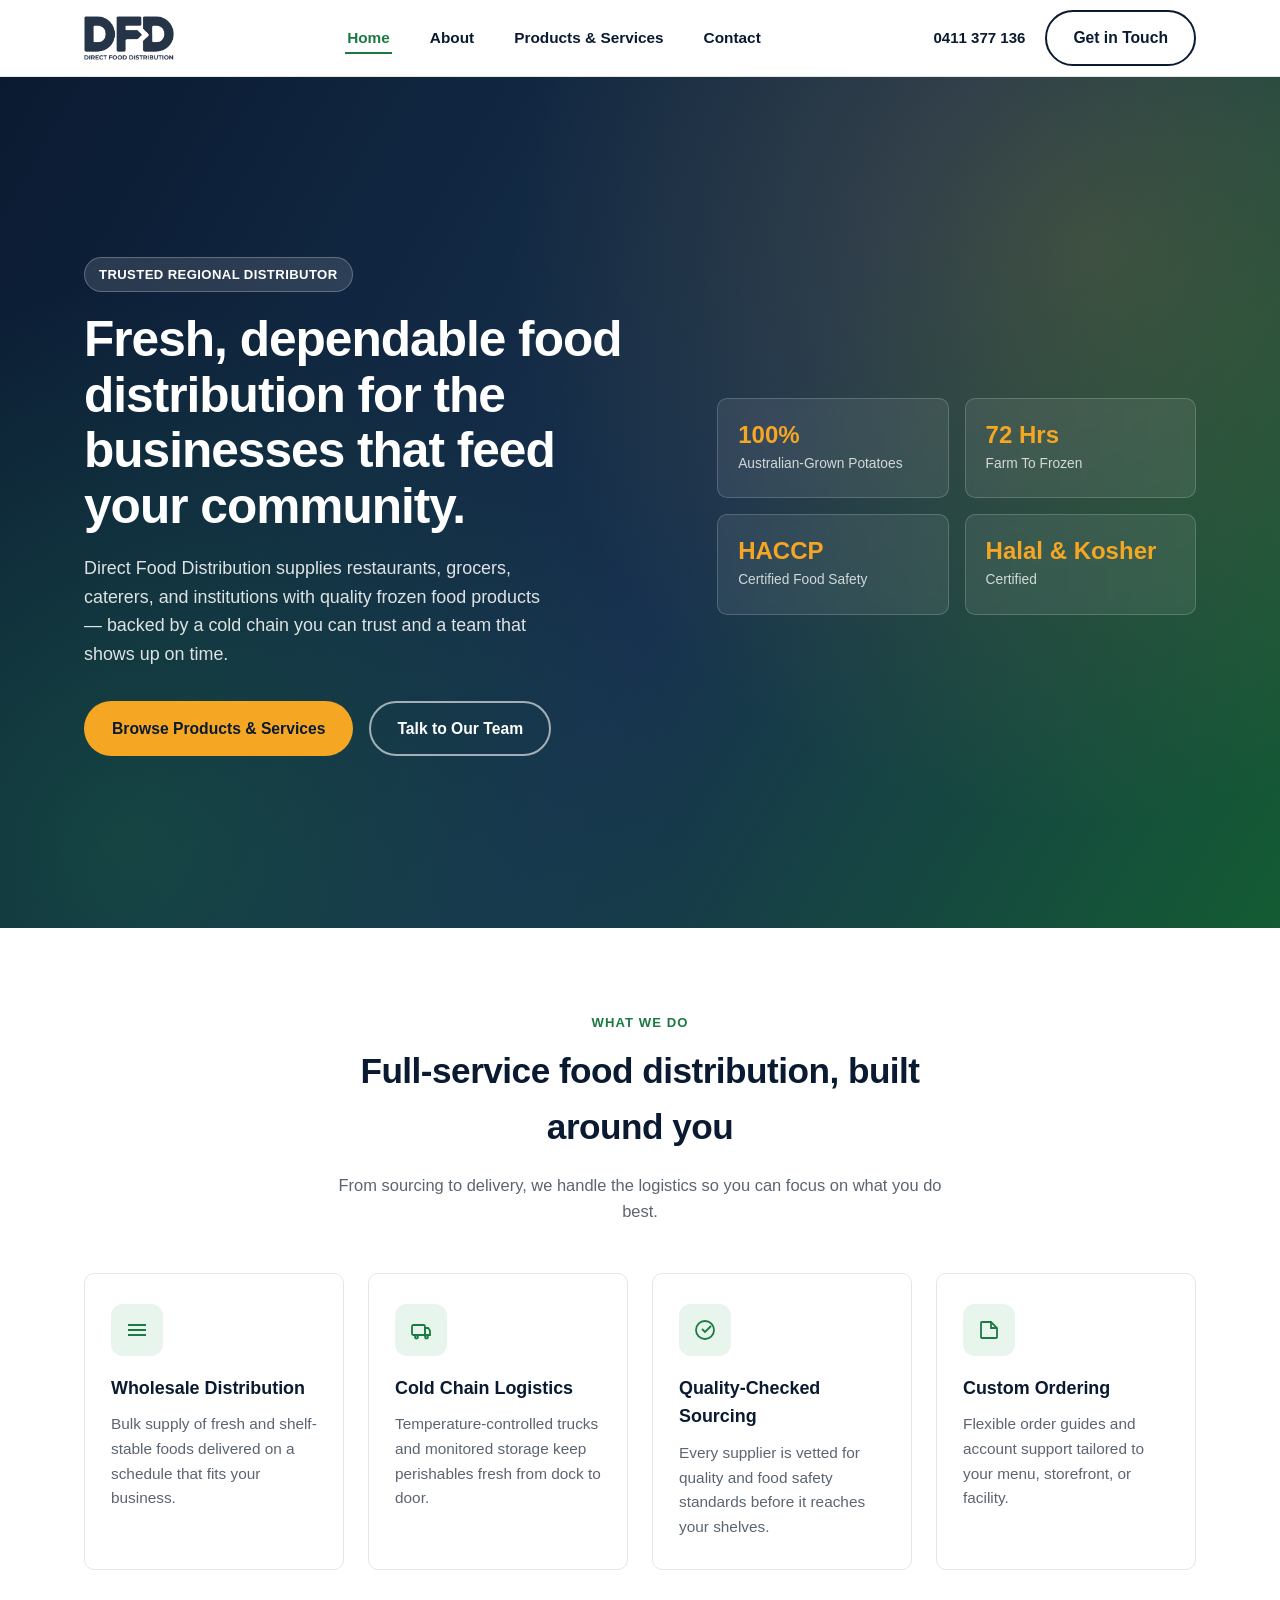
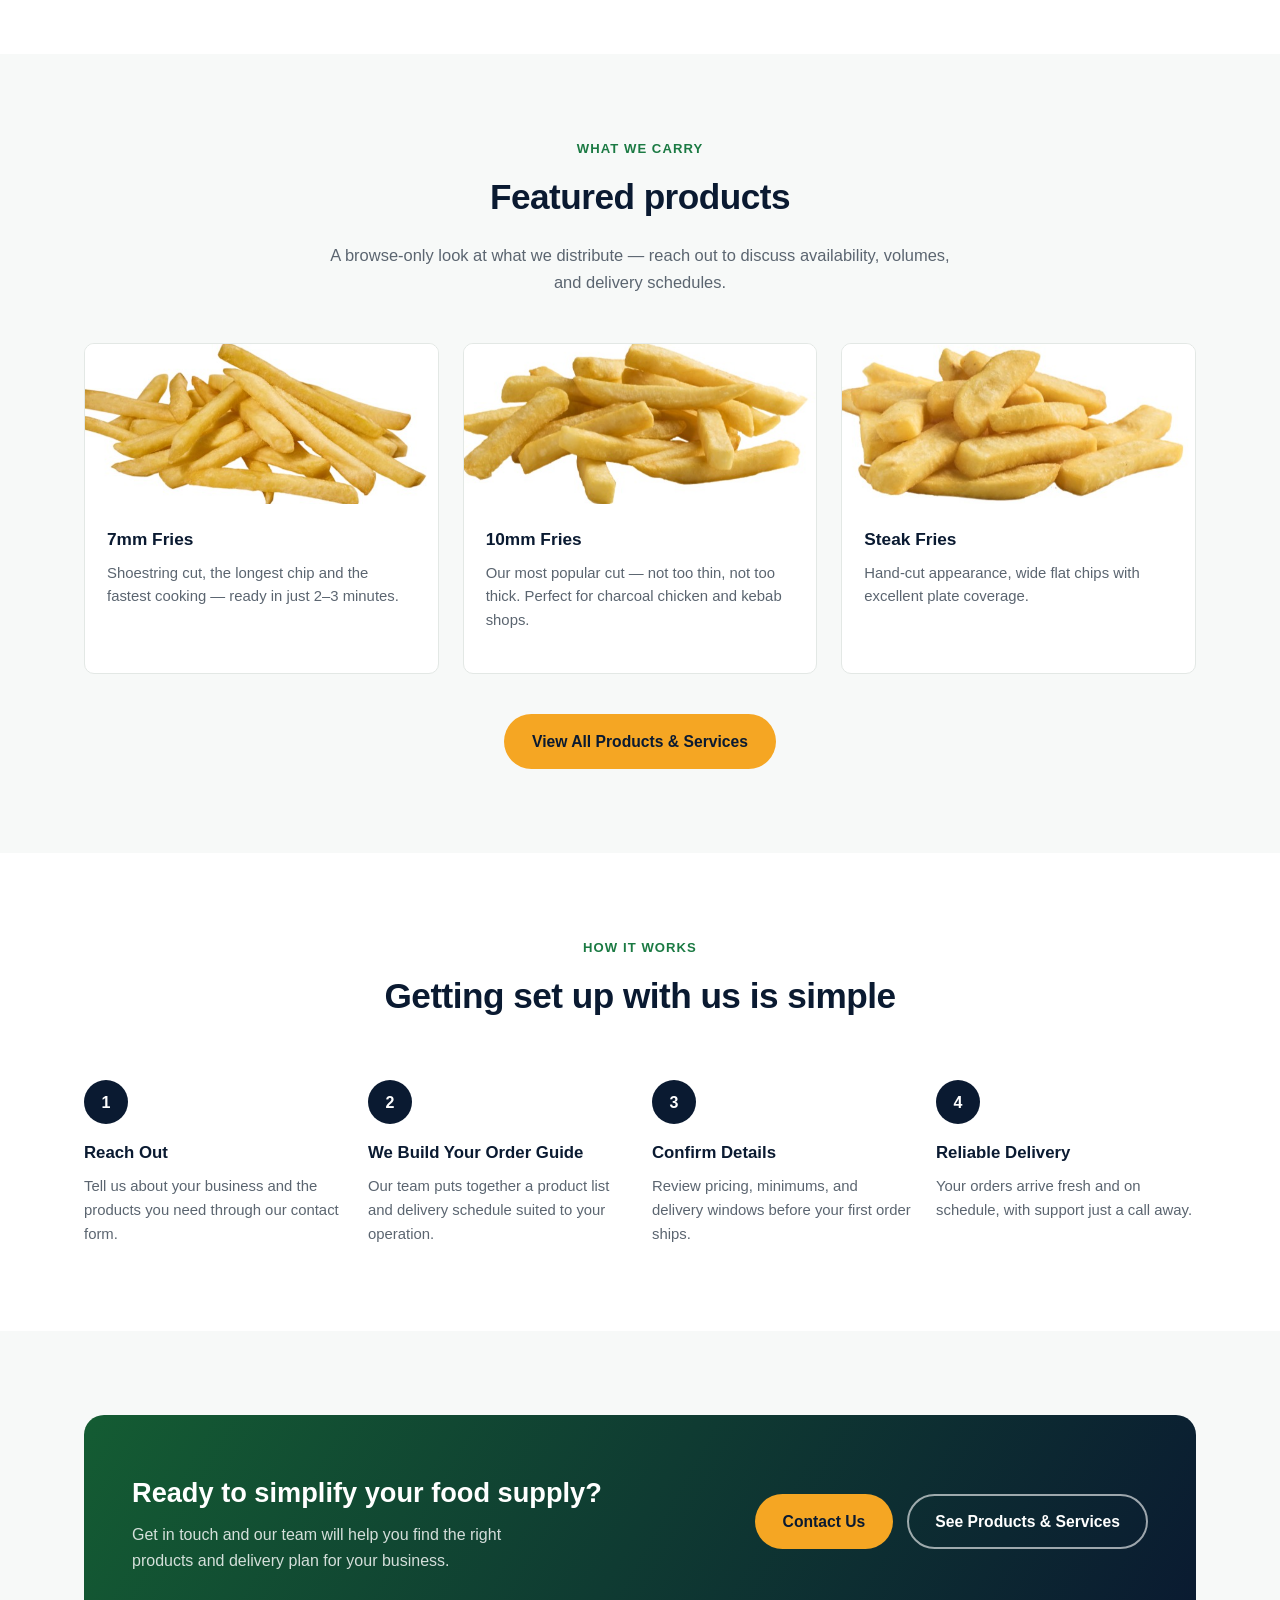
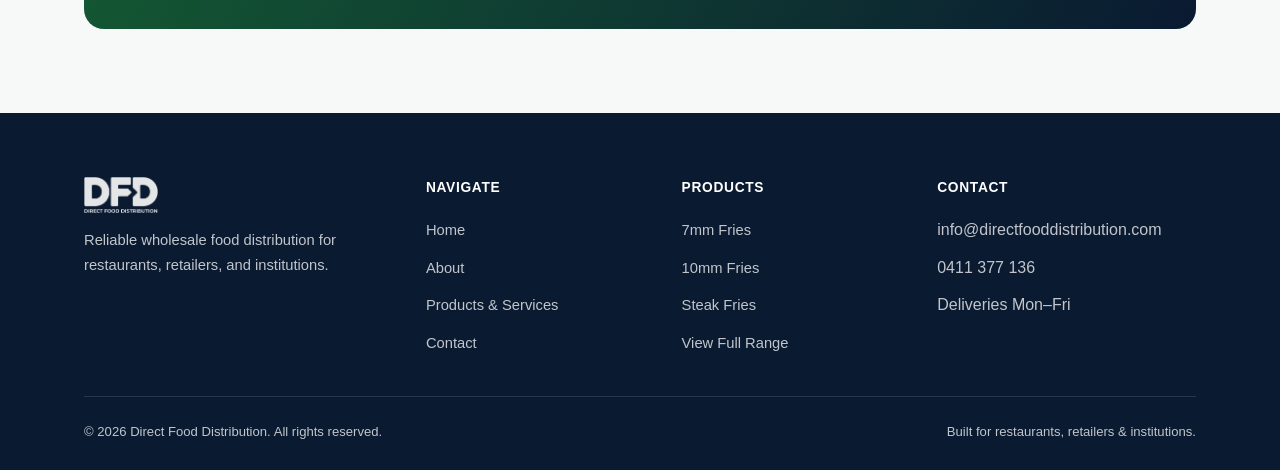
==== commit deed4847: "Personalize site with real story and Golden Fries trust badges Adds a "Quality You Can Trust" sectio" ====
--- a/index.html
+++ b/index.html
@@ -57,20 +57,20 @@
 
       <div class="hero-stats">
         <div class="stat-card">
-          <span class="num">500+</span>
-          <span class="label">Businesses supplied regionally</span>
-        </div>
-        <div class="stat-card">
-          <span class="num">5</span>
-          <span class="label">Chip varieties</span>
-        </div>
-        <div class="stat-card">
-          <span class="num">98%</span>
-          <span class="label">On-time delivery rate</span>
-        </div>
-        <div class="stat-card">
-          <span class="num">24/7</span>
-          <span class="label">Cold chain monitoring</span>
+          <span class="num">100%</span>
+          <span class="label">Australian-Grown Potatoes</span>
+        </div>
+        <div class="stat-card">
+          <span class="num">72 Hrs</span>
+          <span class="label">Farm To Frozen</span>
+        </div>
+        <div class="stat-card">
+          <span class="num">HACCP</span>
+          <span class="label">Certified Food Safety</span>
+        </div>
+        <div class="stat-card">
+          <span class="num">Halal &amp; Kosher</span>
+          <span class="label">Certified</span>
         </div>
       </div>
     </div>
--- a/css/style.css
+++ b/css/style.css
@@ -285,10 +285,11 @@
 }
 
 .stat-card .num {
-  font-size: 1.9rem;
+  font-size: 1.5rem;
   font-weight: 800;
   color: var(--color-accent);
   display: block;
+  line-height: 1.2;
 }
 
 .stat-card .label {
@@ -761,9 +762,11 @@
 }
 
 .about-visual .mini-stat .num {
-  font-size: 1.6rem;
+  font-size: 1.25rem;
   font-weight: 800;
   color: var(--color-primary-dark);
+  line-height: 1.25;
+  display: block;
 }
 
 .about-visual .mini-stat .label {
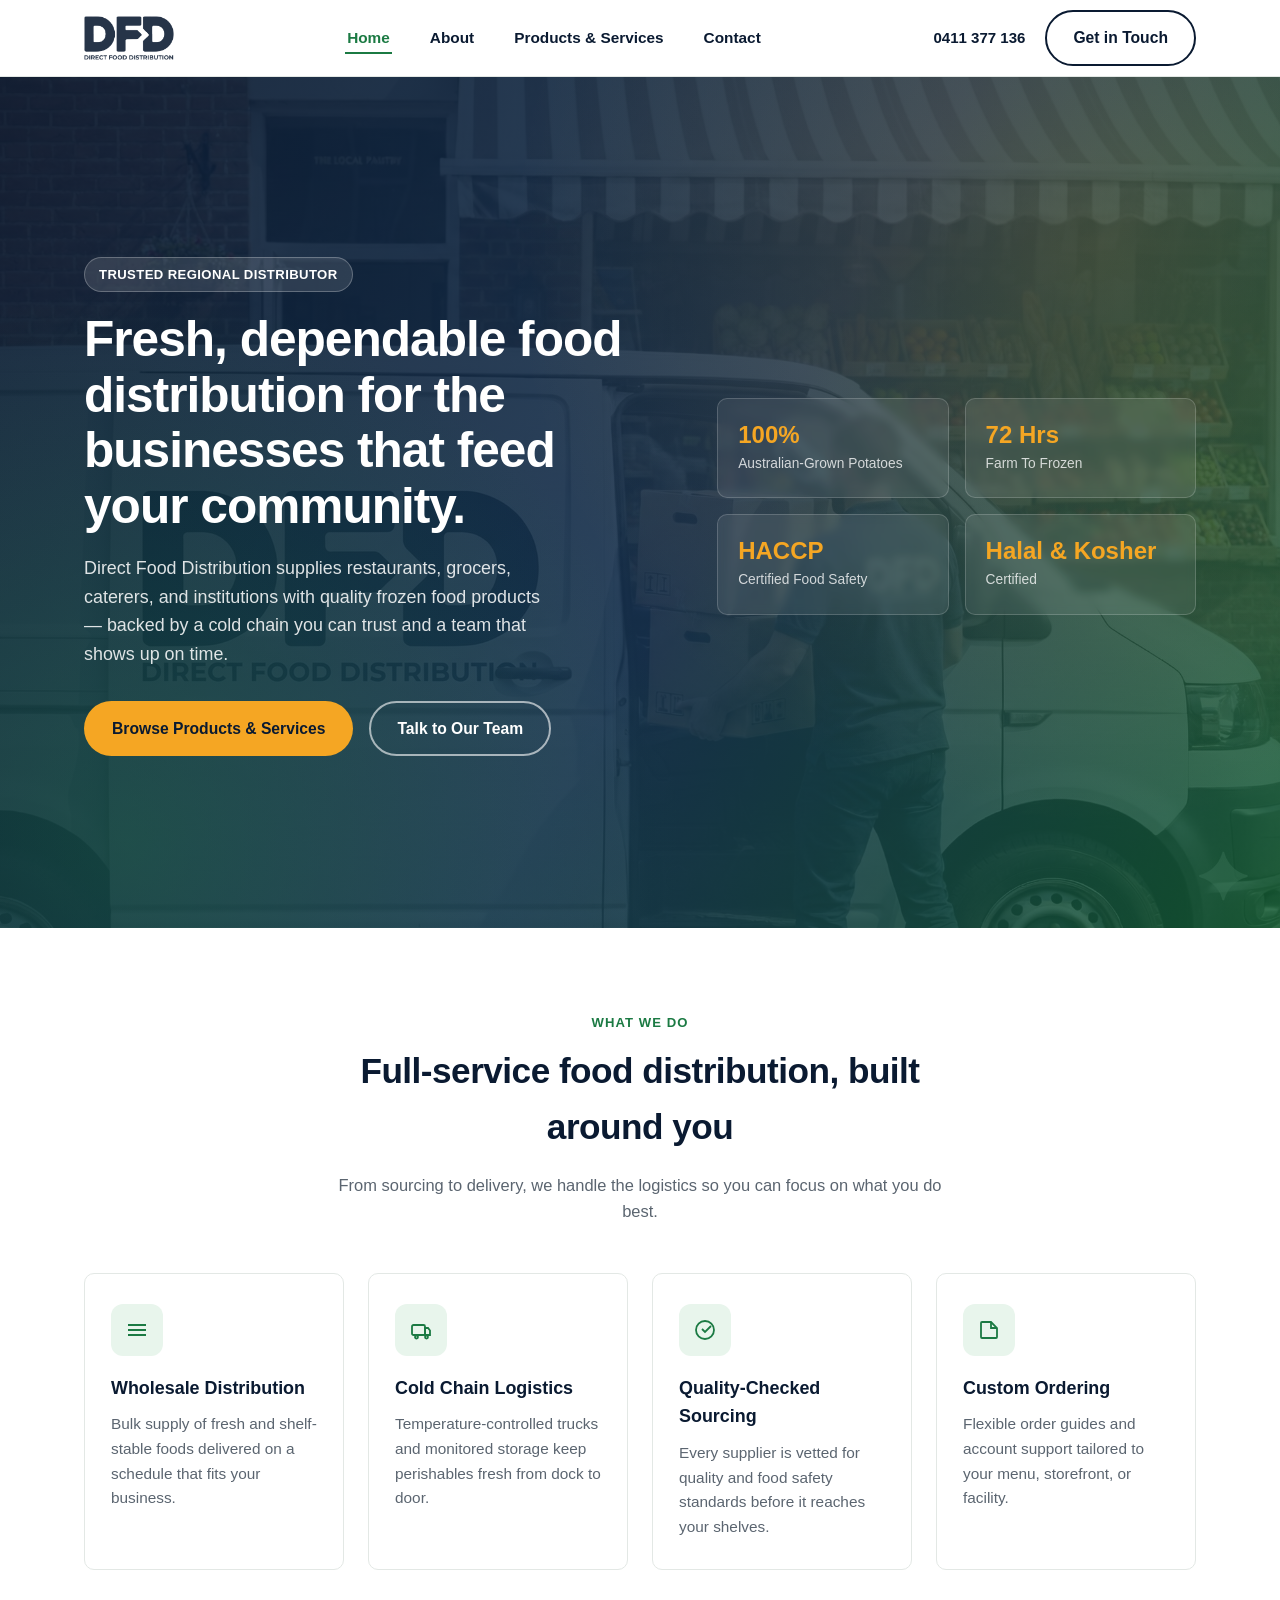
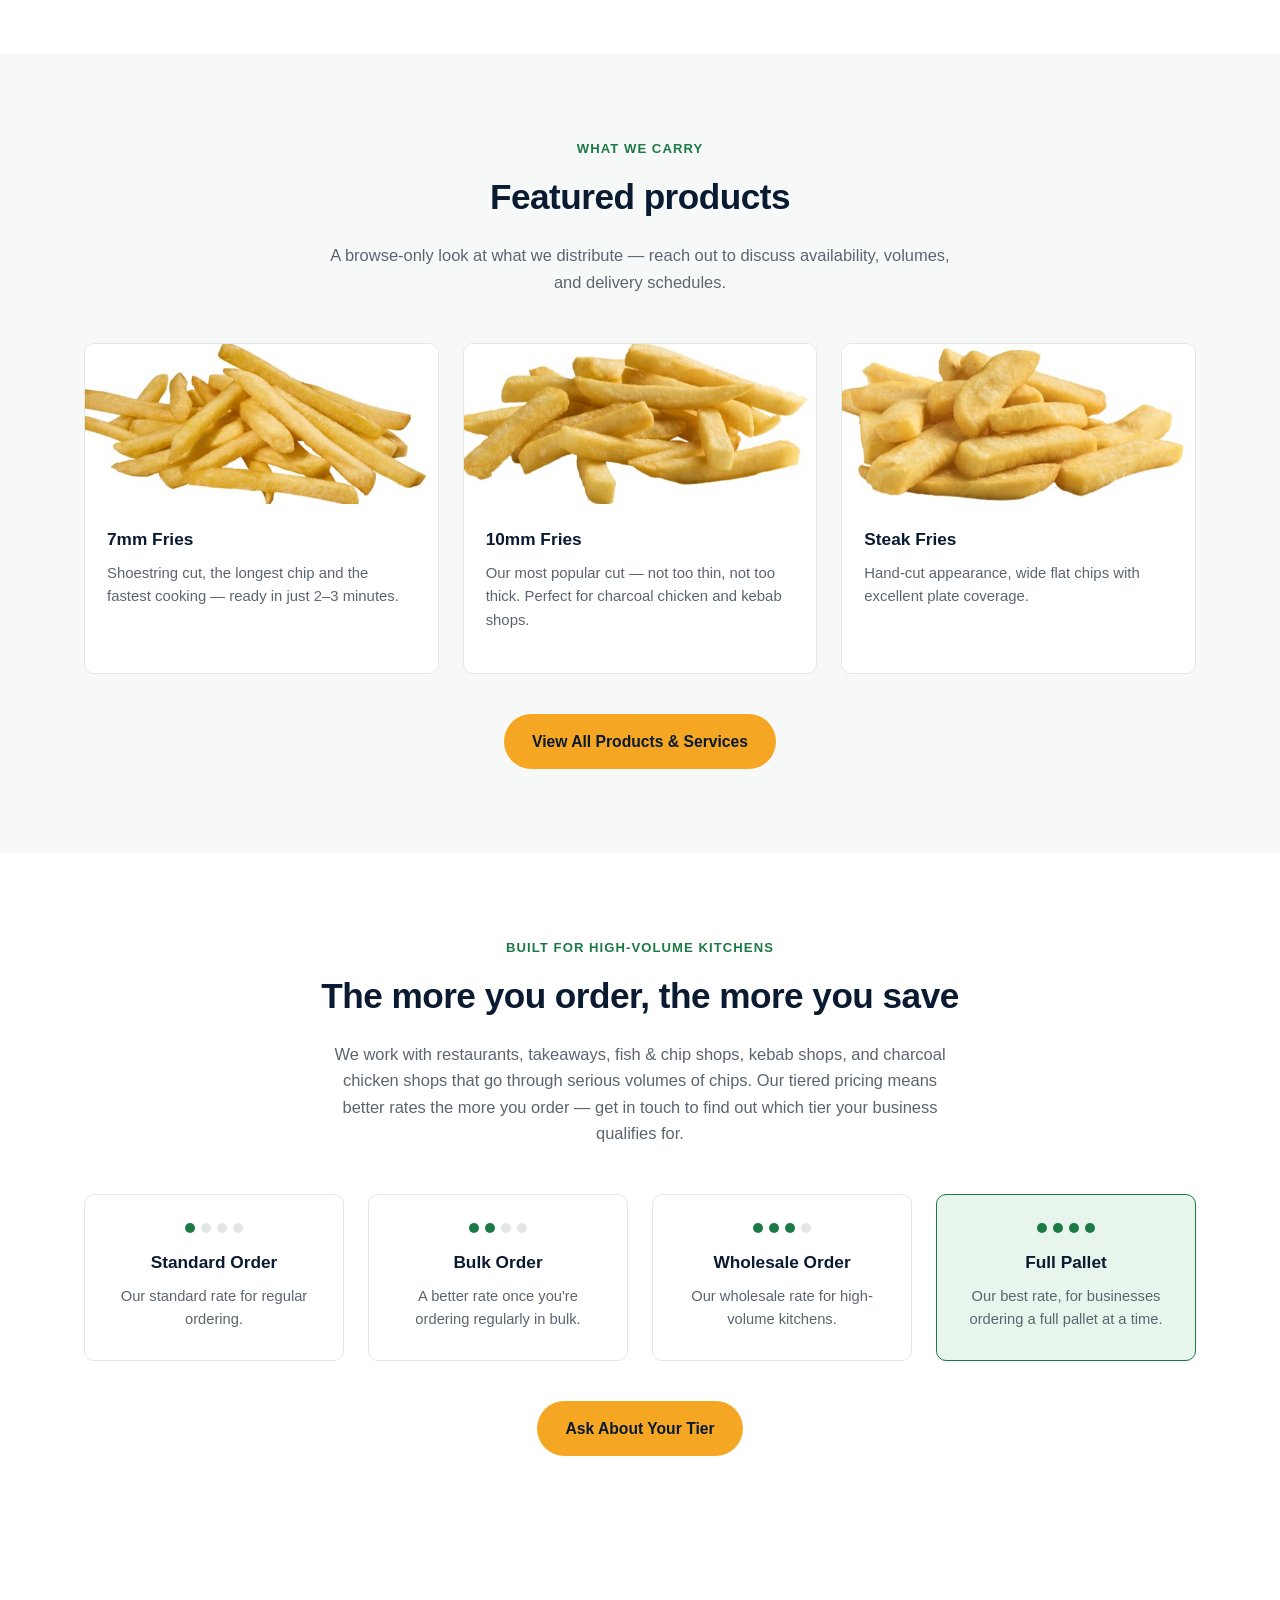
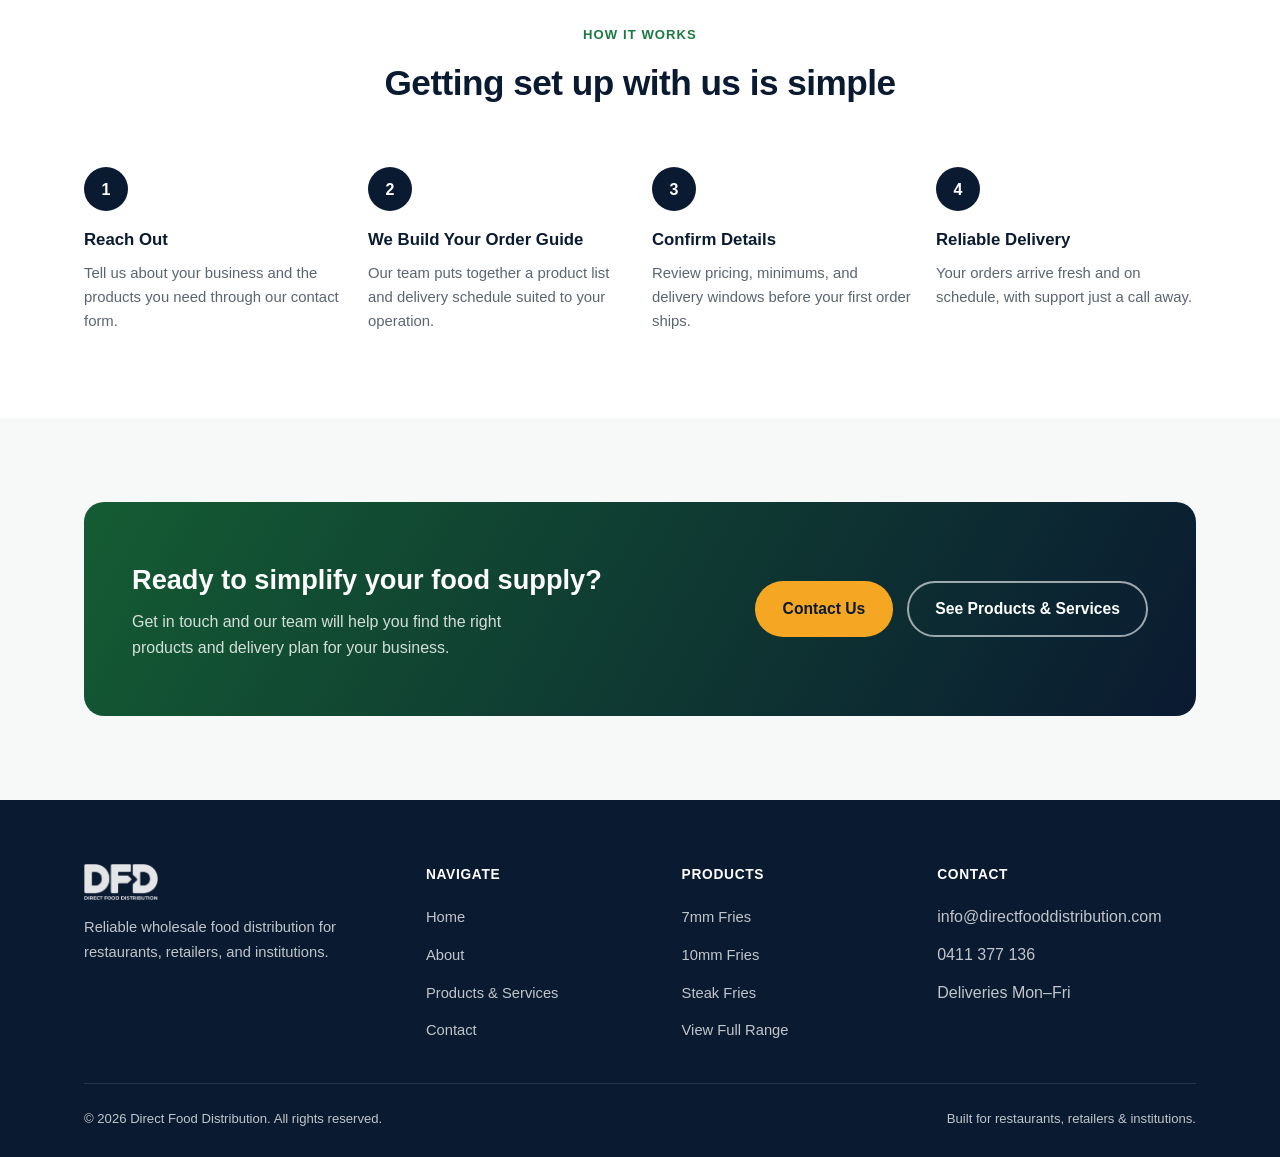
==== commit ee0a3ee8: "Add tiered volume pricing messaging for high-volume kitchens Adds a homepage section explaining that" ====
--- a/index.html
+++ b/index.html
@@ -164,6 +164,63 @@
   <section>
     <div class="container">
       <div class="section-head center">
+        <span class="eyebrow">Built For High-Volume Kitchens</span>
+        <h2>The more you order, the more you save</h2>
+        <p>We work with restaurants, takeaways, fish &amp; chip shops, kebab shops, and charcoal chicken shops that go through serious volumes of chips. Our tiered pricing means better rates the more you order — get in touch to find out which tier your business qualifies for.</p>
+      </div>
+
+      <div class="grid grid-4">
+        <div class="tier-card">
+          <div class="tier-dots">
+            <span class="tier-dot filled"></span>
+            <span class="tier-dot"></span>
+            <span class="tier-dot"></span>
+            <span class="tier-dot"></span>
+          </div>
+          <h3>Standard Order</h3>
+          <p>Our standard rate for regular ordering.</p>
+        </div>
+        <div class="tier-card">
+          <div class="tier-dots">
+            <span class="tier-dot filled"></span>
+            <span class="tier-dot filled"></span>
+            <span class="tier-dot"></span>
+            <span class="tier-dot"></span>
+          </div>
+          <h3>Bulk Order</h3>
+          <p>A better rate once you're ordering regularly in bulk.</p>
+        </div>
+        <div class="tier-card">
+          <div class="tier-dots">
+            <span class="tier-dot filled"></span>
+            <span class="tier-dot filled"></span>
+            <span class="tier-dot filled"></span>
+            <span class="tier-dot"></span>
+          </div>
+          <h3>Wholesale Order</h3>
+          <p>Our wholesale rate for high-volume kitchens.</p>
+        </div>
+        <div class="tier-card tier-featured">
+          <div class="tier-dots">
+            <span class="tier-dot filled"></span>
+            <span class="tier-dot filled"></span>
+            <span class="tier-dot filled"></span>
+            <span class="tier-dot filled"></span>
+          </div>
+          <h3>Full Pallet</h3>
+          <p>Our best rate, for businesses ordering a full pallet at a time.</p>
+        </div>
+      </div>
+
+      <div style="text-align:center; margin-top: 40px;">
+        <a href="contact.html" class="btn btn-primary">Ask About Your Tier</a>
+      </div>
+    </div>
+  </section>
+
+  <section>
+    <div class="container">
+      <div class="section-head center">
         <span class="eyebrow">How It Works</span>
         <h2>Getting set up with us is simple</h2>
       </div>
--- a/css/style.css
+++ b/css/style.css
@@ -210,7 +210,11 @@
 
 /* ---------- Hero ---------- */
 .hero {
-  background: linear-gradient(120deg, var(--color-navy) 0%, var(--color-navy-light) 55%, var(--color-primary-dark) 100%);
+  background:
+    linear-gradient(120deg, rgba(10, 26, 49, 0.93) 0%, rgba(23, 50, 79, 0.9) 55%, rgba(20, 92, 51, 0.85) 100%),
+    url("../images/hero-delivery.jpg");
+  background-size: cover;
+  background-position: center 35%;
   color: #fff;
   position: relative;
   overflow: hidden;
@@ -591,6 +595,57 @@
   color: var(--color-text-muted);
   font-size: 0.95rem;
   margin-top: 32px;
+}
+
+/* ---------- Volume Tiers ---------- */
+.tier-card {
+  background: #fff;
+  border: 1px solid var(--color-border);
+  border-radius: var(--radius);
+  padding: 28px 24px;
+  text-align: center;
+  transition: transform 0.18s ease, box-shadow 0.18s ease, border-color 0.18s ease;
+}
+
+.tier-card:hover {
+  transform: translateY(-4px);
+  box-shadow: var(--shadow-md);
+  border-color: transparent;
+}
+
+.tier-card.tier-featured {
+  border-color: var(--color-primary);
+  background: var(--color-primary-light);
+}
+
+.tier-dots {
+  display: flex;
+  justify-content: center;
+  gap: 6px;
+  margin-bottom: 16px;
+}
+
+.tier-dot {
+  width: 10px;
+  height: 10px;
+  border-radius: 50%;
+  background: var(--color-border);
+}
+
+.tier-dot.filled {
+  background: var(--color-primary);
+}
+
+.tier-card h3 {
+  margin: 0 0 8px;
+  color: var(--color-navy);
+  font-size: 1.08rem;
+}
+
+.tier-card p {
+  margin: 0;
+  color: var(--color-text-muted);
+  font-size: 0.92rem;
 }
 
 @media (max-width: 900px) {
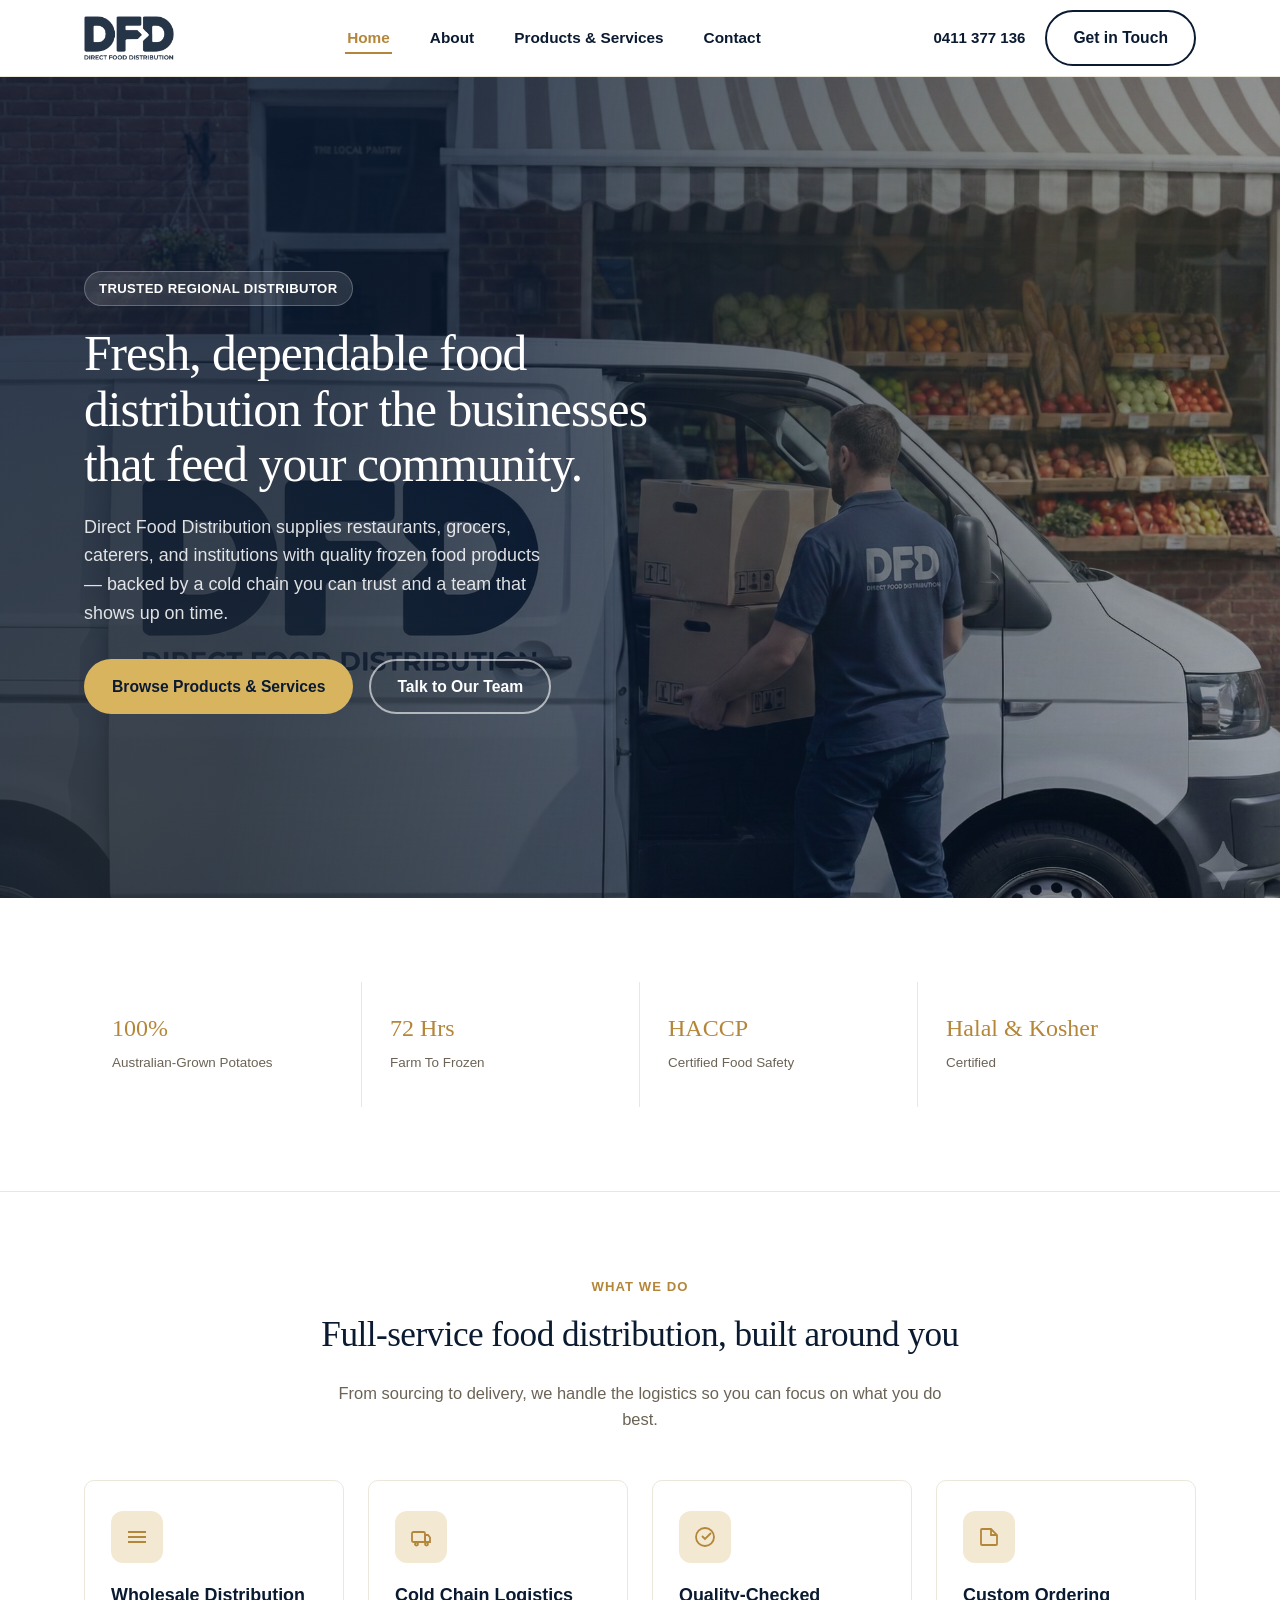
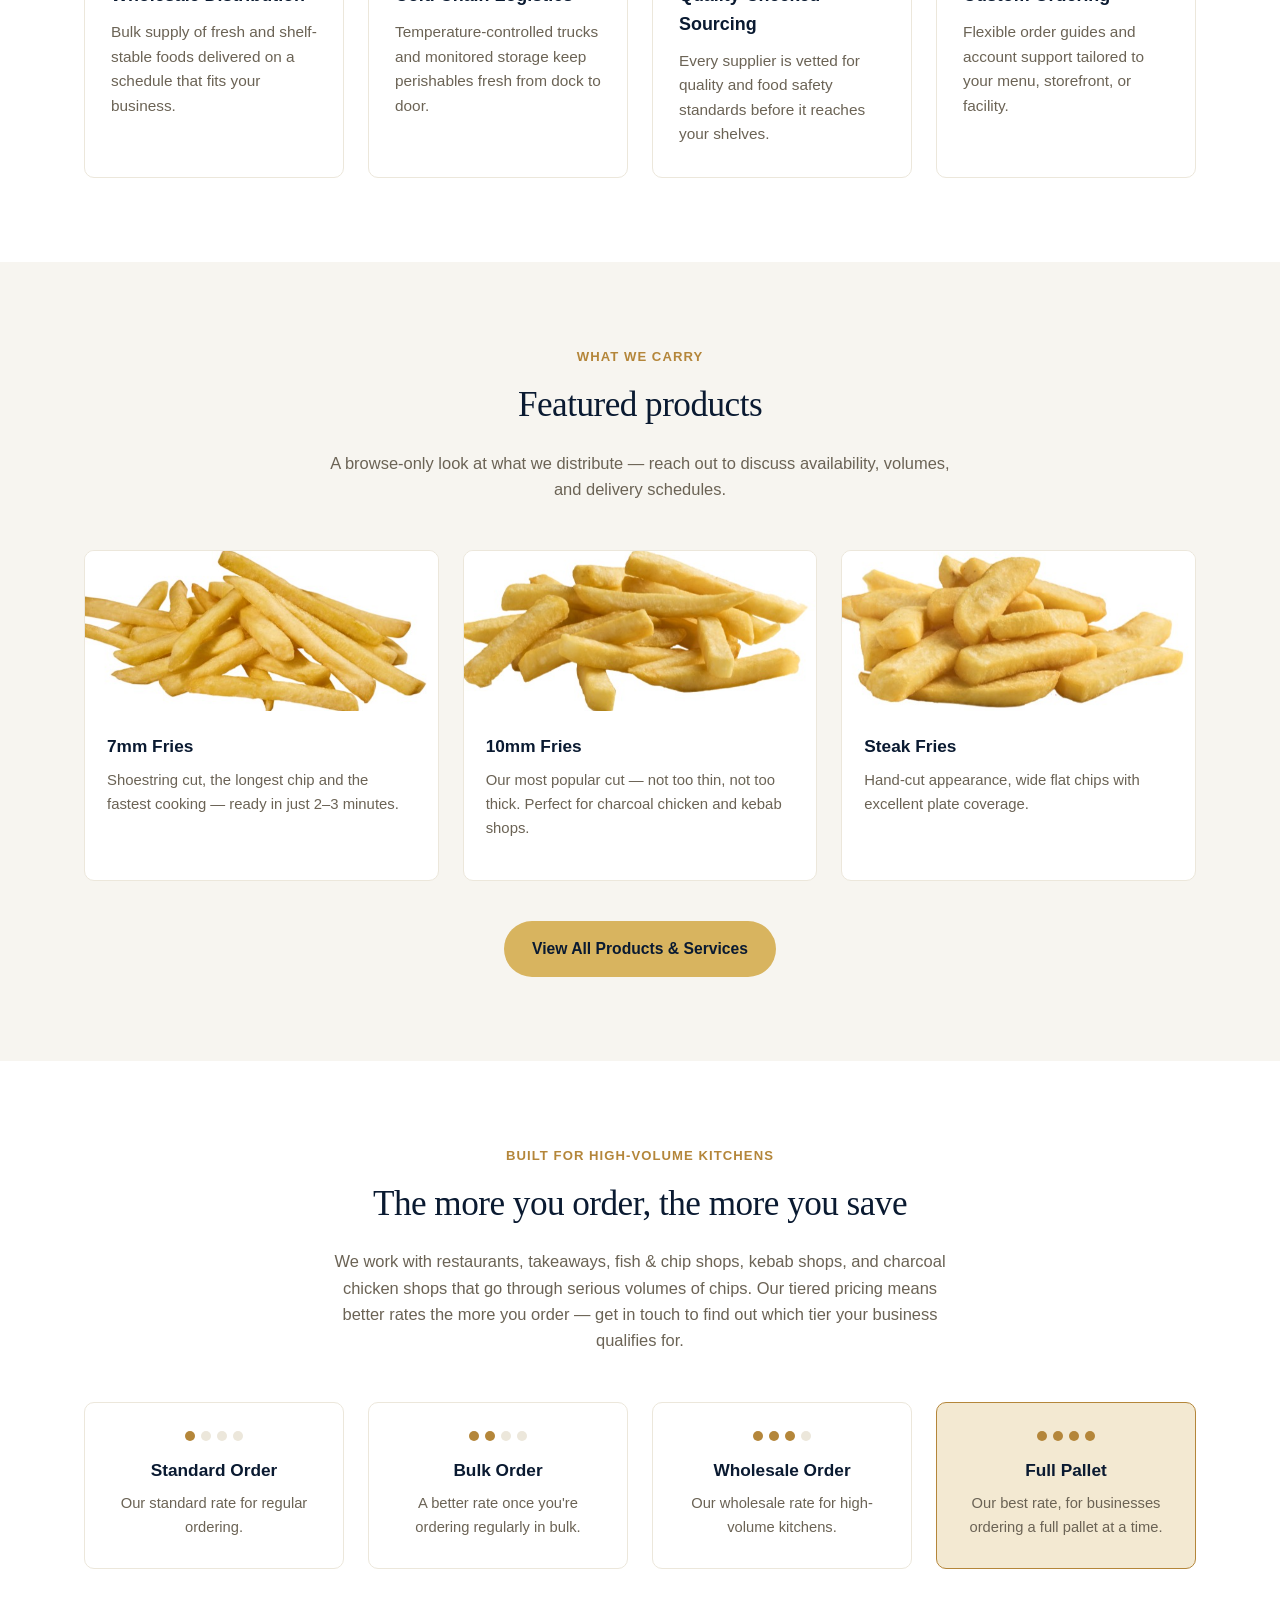
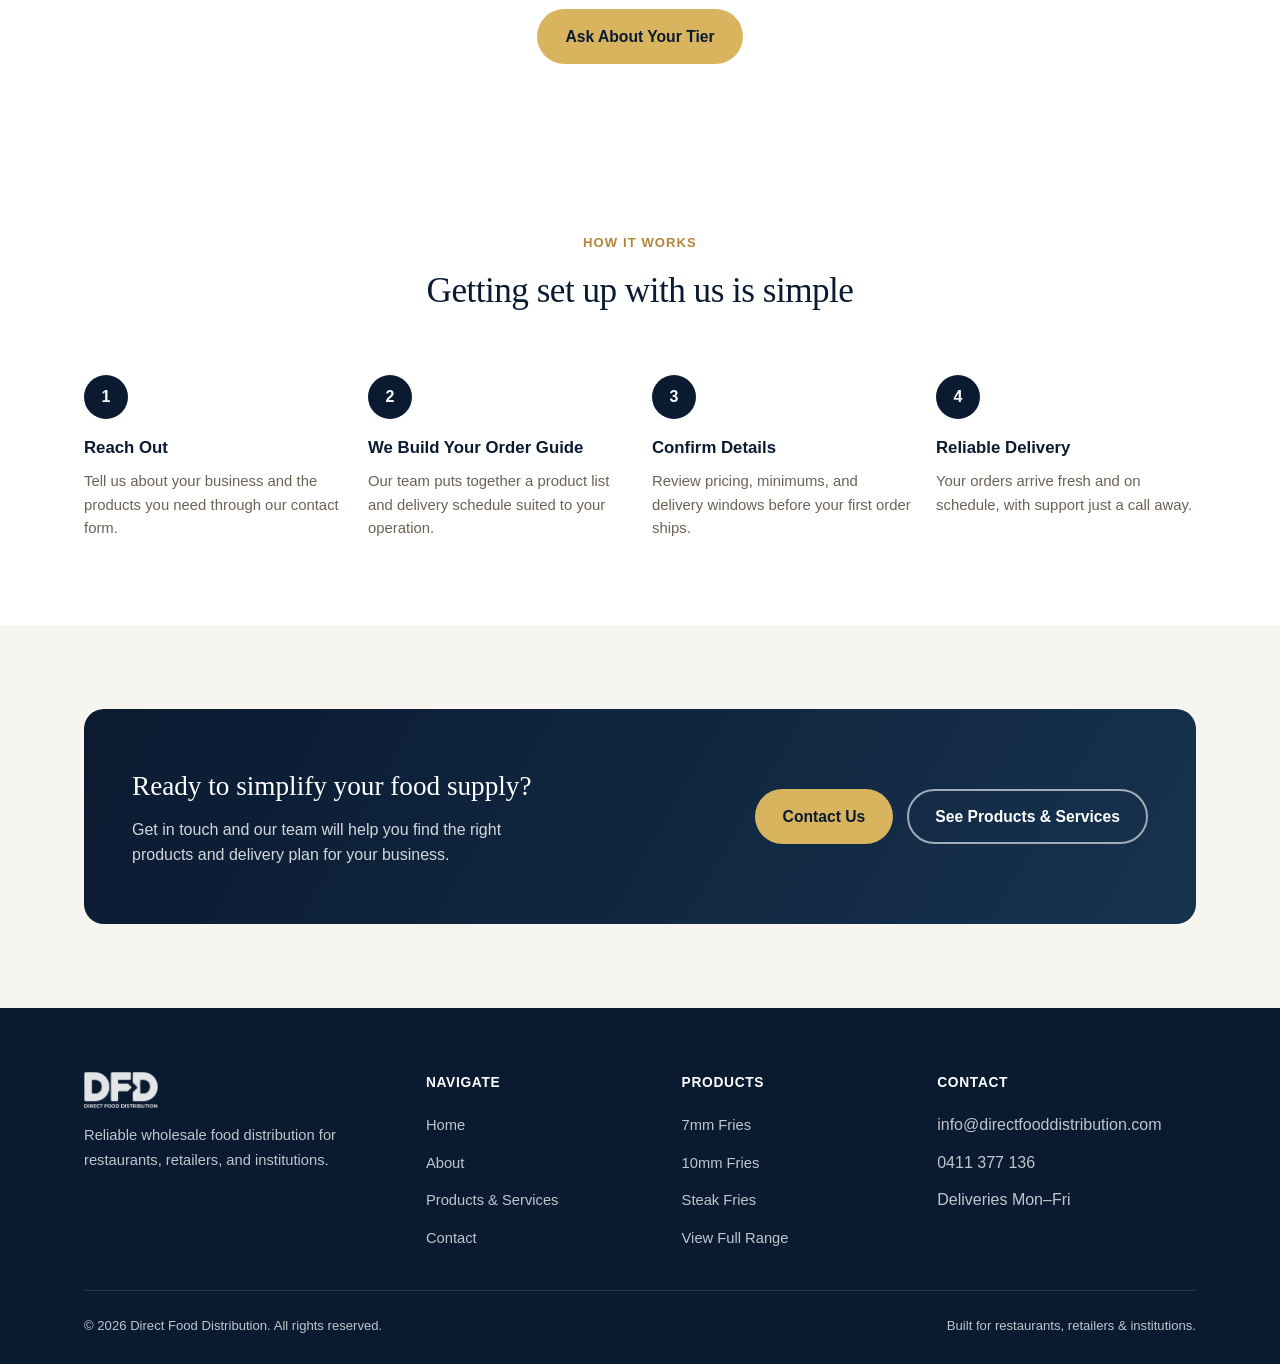
==== commit 90a10df7: "Redesign site in premium navy/gold/serif direction Replaces the green/orange palette with a unified " ====
--- a/index.html
+++ b/index.html
@@ -54,24 +54,26 @@
           <a href="contact.html" class="btn btn-outline">Talk to Our Team</a>
         </div>
       </div>
-
-      <div class="hero-stats">
-        <div class="stat-card">
-          <span class="num">100%</span>
-          <span class="label">Australian-Grown Potatoes</span>
-        </div>
-        <div class="stat-card">
-          <span class="num">72 Hrs</span>
-          <span class="label">Farm To Frozen</span>
-        </div>
-        <div class="stat-card">
-          <span class="num">HACCP</span>
-          <span class="label">Certified Food Safety</span>
-        </div>
-        <div class="stat-card">
-          <span class="num">Halal &amp; Kosher</span>
-          <span class="label">Certified</span>
-        </div>
+    </div>
+  </section>
+
+  <section class="facts-bar">
+    <div class="container">
+      <div class="col">
+        <span class="num">100%</span>
+        <span class="label">Australian-Grown Potatoes</span>
+      </div>
+      <div class="col">
+        <span class="num">72 Hrs</span>
+        <span class="label">Farm To Frozen</span>
+      </div>
+      <div class="col">
+        <span class="num">HACCP</span>
+        <span class="label">Certified Food Safety</span>
+      </div>
+      <div class="col">
+        <span class="num">Halal &amp; Kosher</span>
+        <span class="label">Certified</span>
       </div>
     </div>
   </section>
--- a/css/style.css
+++ b/css/style.css
@@ -4,22 +4,23 @@
 =========================== */
 
 :root {
-  --color-primary: #1b7a43;
-  --color-primary-dark: #145c33;
-  --color-primary-light: #e8f5ec;
+  --color-primary: #b4863a;
+  --color-primary-dark: #96702e;
+  --color-primary-light: #f3e9d2;
   --color-navy: #0a1a31;
   --color-navy-light: #17324f;
-  --color-accent: #f5a623;
-  --color-text: #23292d;
-  --color-text-muted: #5b6570;
+  --color-accent: #d8b45f;
+  --color-text: #2a2620;
+  --color-text-muted: #6b6355;
   --color-bg: #ffffff;
-  --color-bg-alt: #f7f9f8;
-  --color-border: #e3e8e5;
+  --color-bg-alt: #f7f5f0;
+  --color-border: #ece7db;
   --shadow-sm: 0 1px 3px rgba(15, 41, 66, 0.08);
   --shadow-md: 0 8px 24px rgba(15, 41, 66, 0.10);
   --radius: 10px;
   --max-width: 1160px;
   --font: -apple-system, BlinkMacSystemFont, "Segoe UI", Roboto, Helvetica, Arial, sans-serif;
+  --font-serif: Georgia, "Times New Roman", Times, serif;
 }
 
 * {
@@ -47,6 +48,11 @@
 a {
   color: var(--color-primary);
   text-decoration: none;
+}
+
+h1, h2 {
+  font-family: var(--font-serif);
+  font-weight: 400;
 }
 
 ul {
@@ -211,7 +217,7 @@
 /* ---------- Hero ---------- */
 .hero {
   background:
-    linear-gradient(120deg, rgba(10, 26, 49, 0.93) 0%, rgba(23, 50, 79, 0.9) 55%, rgba(20, 92, 51, 0.85) 100%),
+    linear-gradient(100deg, rgba(10, 26, 49, 0.85) 25%, rgba(10, 26, 49, 0.4) 100%),
     url("../images/hero-delivery.jpg");
   background-size: cover;
   background-position: center 35%;
@@ -225,18 +231,66 @@
   position: absolute;
   inset: 0;
   background-image:
-    radial-gradient(circle at 85% 20%, rgba(245, 166, 35, 0.18), transparent 45%),
-    radial-gradient(circle at 10% 90%, rgba(27, 122, 67, 0.35), transparent 40%);
+    radial-gradient(circle at 85% 20%, rgba(216, 180, 95, 0.16), transparent 45%),
+    radial-gradient(circle at 10% 90%, rgba(216, 180, 95, 0.1), transparent 40%);
   pointer-events: none;
 }
 
 .hero .container {
   position: relative;
-  padding: 96px 24px 88px;
+  padding: 110px 24px 100px;
+}
+
+.hero-copy {
+  max-width: 640px;
+}
+
+/* ---------- Facts Bar ---------- */
+.facts-bar {
+  background: #fff;
+  border-bottom: 1px solid var(--color-border);
+}
+
+.facts-bar .container {
   display: grid;
-  grid-template-columns: 1.1fr 0.9fr;
-  gap: 48px;
-  align-items: center;
+  grid-template-columns: repeat(4, 1fr);
+}
+
+.facts-bar .col {
+  padding: 32px 28px;
+  border-right: 1px solid var(--color-border);
+}
+
+.facts-bar .col:last-child {
+  border-right: none;
+}
+
+.facts-bar .num {
+  font-family: var(--font-serif);
+  font-size: 1.5rem;
+  color: var(--color-primary);
+  display: block;
+  margin-bottom: 6px;
+  line-height: 1.2;
+}
+
+.facts-bar .label {
+  font-size: 0.84rem;
+  color: var(--color-text-muted);
+}
+
+@media (max-width: 900px) {
+  .facts-bar .container {
+    grid-template-columns: 1fr 1fr;
+  }
+
+  .facts-bar .col {
+    border-bottom: 1px solid var(--color-border);
+  }
+
+  .facts-bar .col:nth-child(2n) {
+    border-right: none;
+  }
 }
 
 .hero-eyebrow {
@@ -274,34 +328,6 @@
   flex-wrap: wrap;
 }
 
-.hero-stats {
-  display: grid;
-  grid-template-columns: 1fr 1fr;
-  gap: 16px;
-}
-
-.stat-card {
-  background: rgba(255, 255, 255, 0.08);
-  border: 1px solid rgba(255, 255, 255, 0.18);
-  border-radius: var(--radius);
-  padding: 22px 20px;
-  backdrop-filter: blur(4px);
-}
-
-.stat-card .num {
-  font-size: 1.5rem;
-  font-weight: 800;
-  color: var(--color-accent);
-  display: block;
-  line-height: 1.2;
-}
-
-.stat-card .label {
-  font-size: 0.86rem;
-  color: rgba(255, 255, 255, 0.78);
-  margin-top: 4px;
-}
-
 /* ---------- Sections ---------- */
 section {
   padding: 84px 0;
@@ -469,14 +495,6 @@
   border-radius: 999px;
 }
 
-/* Thumb color variants */
-.thumb-1 { background: linear-gradient(135deg, #2e9e5b, #1b7a43); }
-.thumb-2 { background: linear-gradient(135deg, #3f8ecf, #245a8f); }
-.thumb-3 { background: linear-gradient(135deg, #4d6ee0, #253a8f); }
-.thumb-4 { background: linear-gradient(135deg, #d98a2e, #b05e15); }
-.thumb-5 { background: linear-gradient(135deg, #e0546b, #a12f47); }
-.thumb-6 { background: linear-gradient(135deg, #6f52c9, #3f2f8f); }
-
 /* ---------- Product detail (single product spotlight) ---------- */
 .product-detail {
   background: #fff;
@@ -488,7 +506,7 @@
 }
 
 .product-detail-visual {
-  background: linear-gradient(135deg, #d98a2e, #b05e15);
+  background: linear-gradient(135deg, var(--color-navy-light), var(--color-navy));
   display: flex;
   align-items: center;
   justify-content: center;
@@ -730,7 +748,7 @@
 
 /* ---------- CTA band ---------- */
 .cta-band {
-  background: linear-gradient(120deg, var(--color-primary-dark), var(--color-navy));
+  background: linear-gradient(120deg, var(--color-navy), var(--color-navy-light));
   color: #fff;
   border-radius: 20px;
   padding: 56px 48px;
@@ -1123,7 +1141,6 @@
   }
 
   .hero .container {
-    grid-template-columns: 1fr;
     padding-top: 56px;
     padding-bottom: 56px;
   }
@@ -1162,8 +1179,4 @@
   .footer-grid {
     grid-template-columns: 1fr;
   }
-
-  .hero-stats {
-    grid-template-columns: 1fr 1fr;
-  }
-}
+}
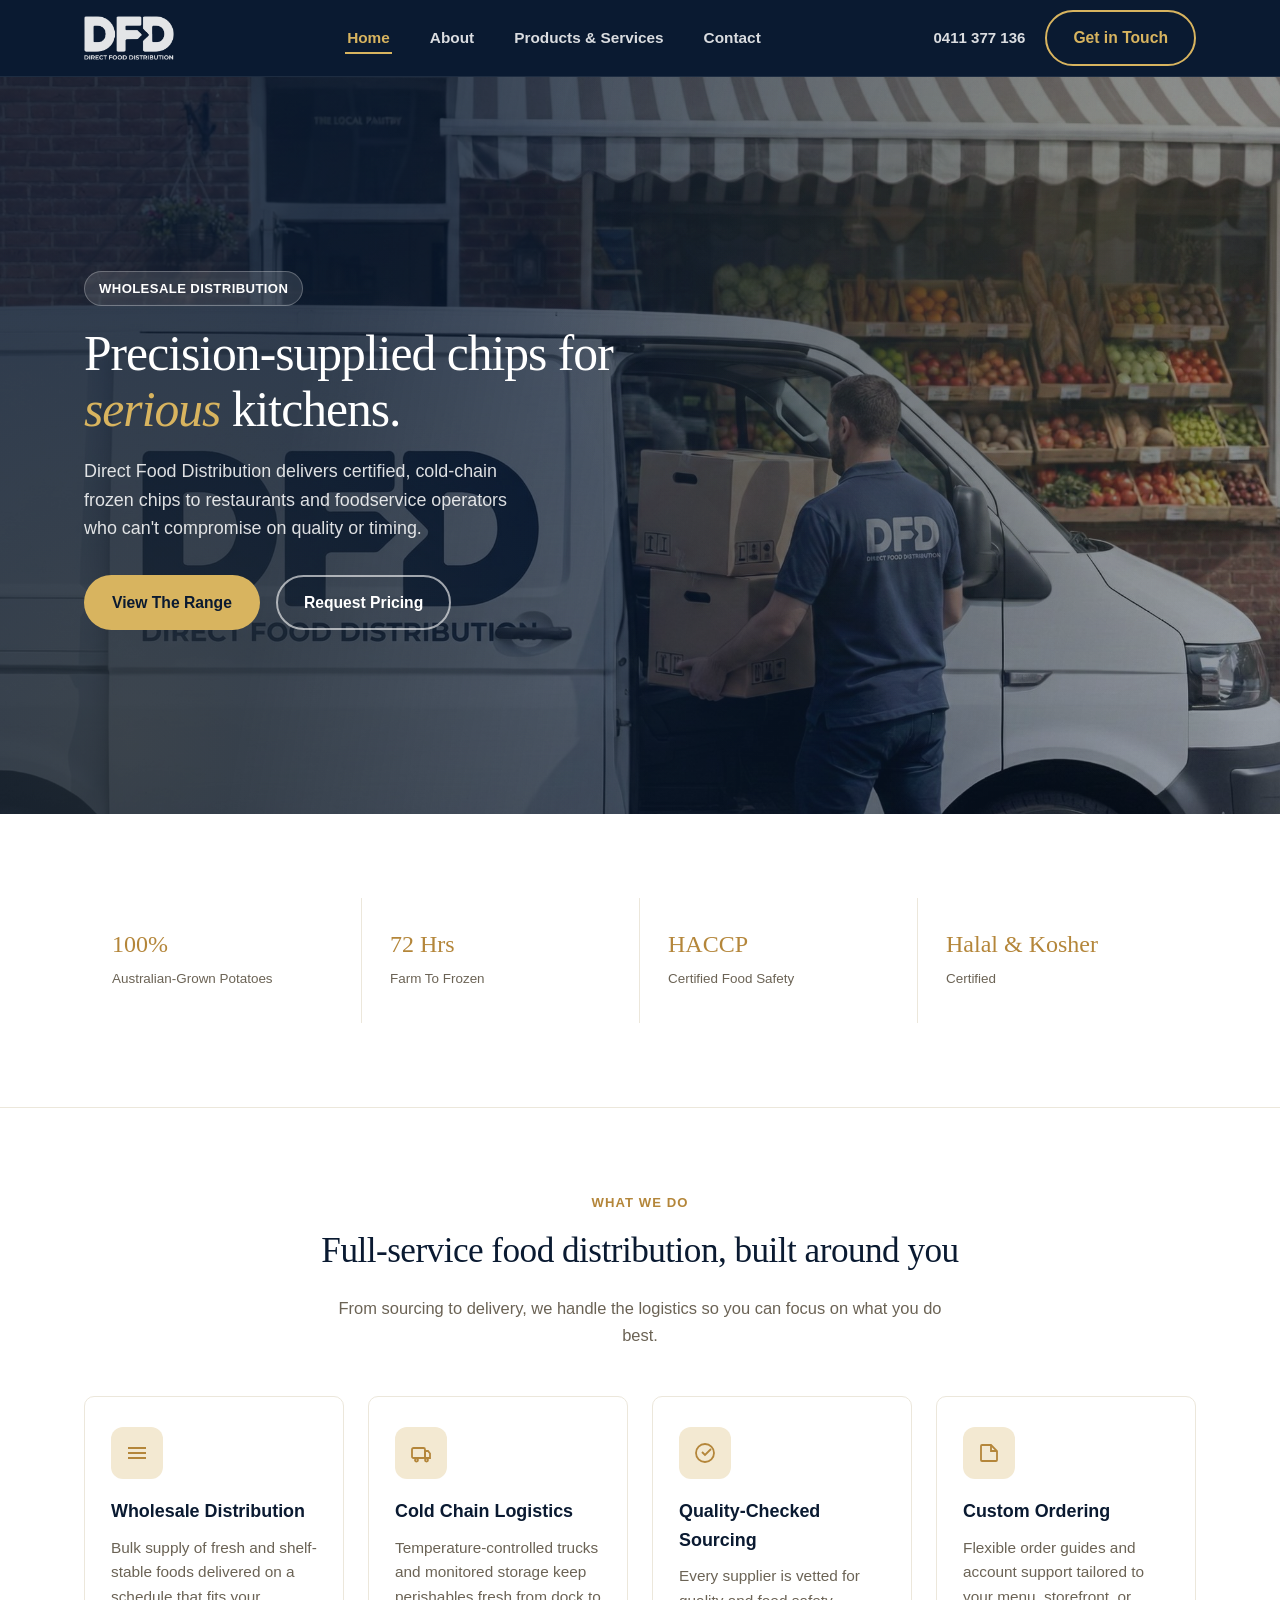
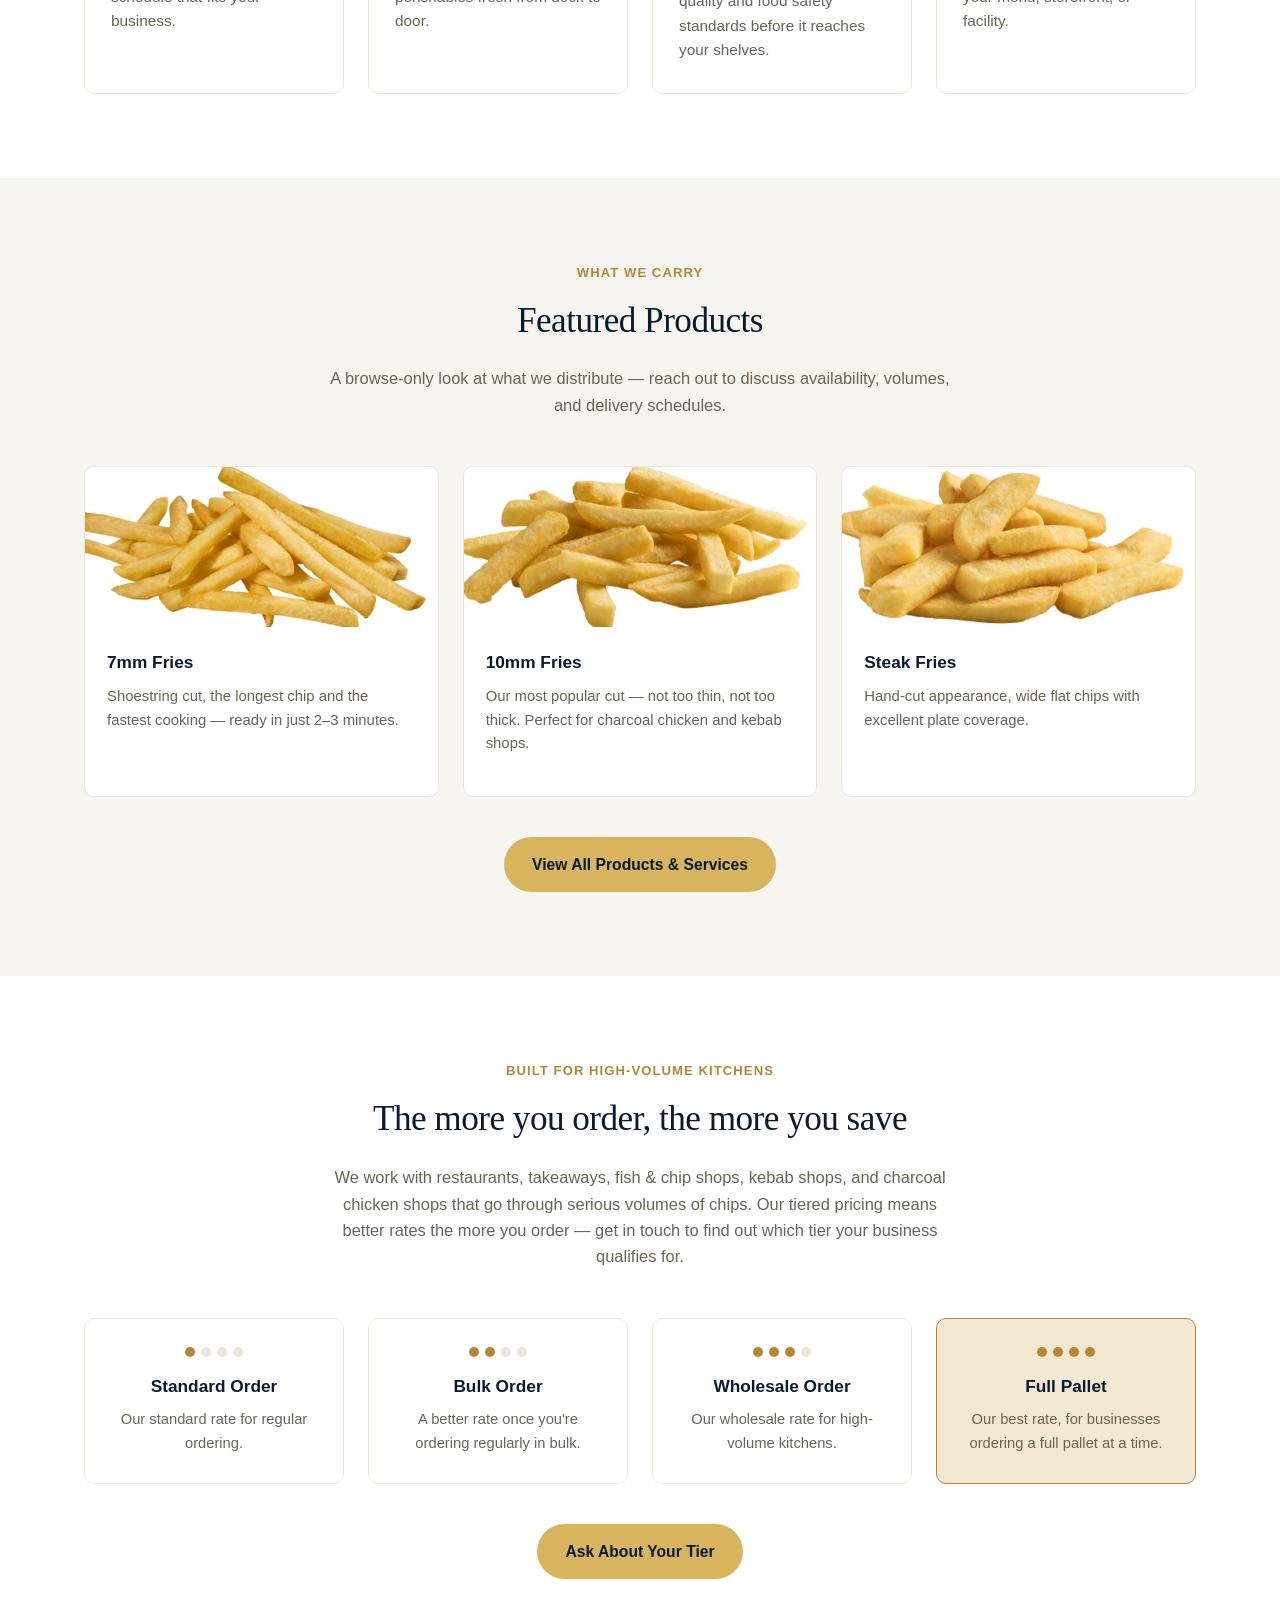
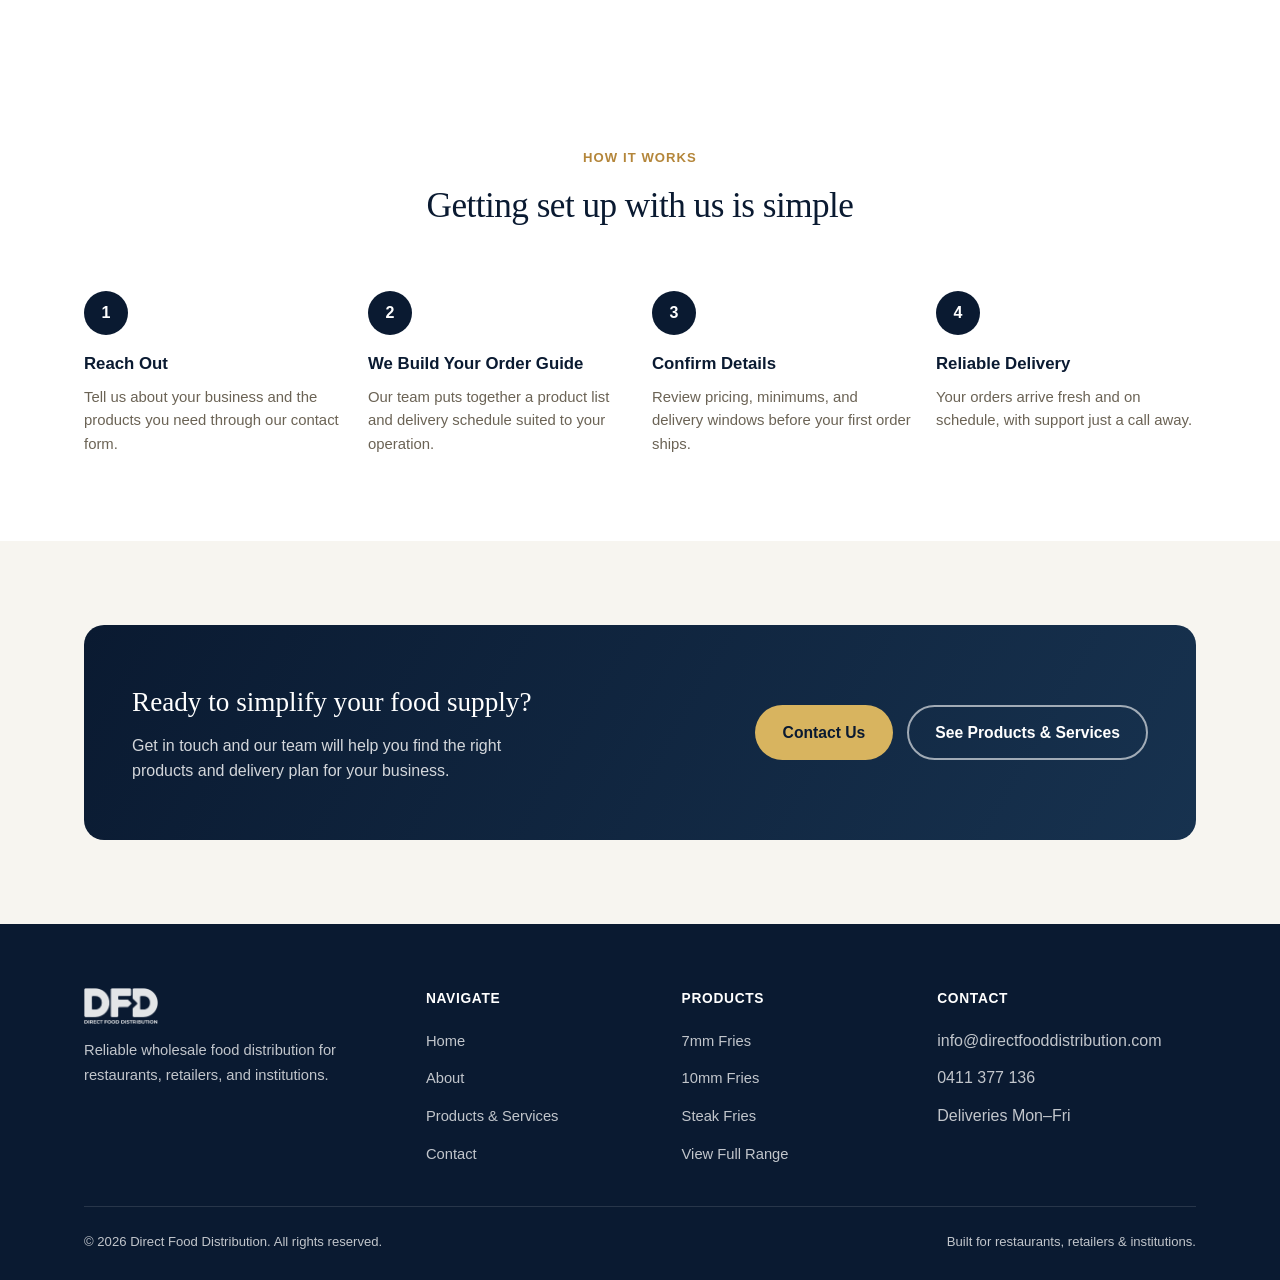
==== commit 5a45e252: "Match approved mockup exactly: navy header, hero copy Fixes the gap between the previous commit and " ====
--- a/index.html
+++ b/index.html
@@ -15,7 +15,7 @@
 <header class="site-header">
   <div class="container">
     <a href="index.html" class="brand">
-      <img src="images/logo.png" alt="Direct Food Distribution" class="brand-logo" />
+      <img src="images/logo-white.png" alt="Direct Food Distribution" class="brand-logo" />
     </a>
 
     <nav class="main-nav" aria-label="Primary">
@@ -42,16 +42,15 @@
   <section class="hero">
     <div class="container">
       <div class="hero-copy">
-        <span class="hero-eyebrow">Trusted Regional Distributor</span>
-        <h1>Fresh, dependable food distribution for the businesses that feed your community.</h1>
+        <span class="hero-eyebrow">Wholesale Distribution</span>
+        <h1>Precision-supplied chips for <span class="accent">serious</span> kitchens.</h1>
         <p class="lead">
-          Direct Food Distribution supplies restaurants, grocers, caterers, and institutions with
-          quality frozen food products — backed by a cold chain you can trust and a team that
-          shows up on time.
+          Direct Food Distribution delivers certified, cold-chain frozen chips to restaurants and
+          foodservice operators who can't compromise on quality or timing.
         </p>
         <div class="hero-actions">
-          <a href="products.html" class="btn btn-primary">Browse Products &amp; Services</a>
-          <a href="contact.html" class="btn btn-outline">Talk to Our Team</a>
+          <a href="products.html" class="btn btn-primary">View The Range</a>
+          <a href="contact.html" class="btn btn-outline">Request Pricing</a>
         </div>
       </div>
     </div>
@@ -123,7 +122,7 @@
     <div class="container">
       <div class="section-head center">
         <span class="eyebrow">What We Carry</span>
-        <h2>Featured products</h2>
+        <h2>Featured Products</h2>
         <p>A browse-only look at what we distribute — reach out to discuss availability, volumes, and delivery schedules.</p>
       </div>
 
--- a/css/style.css
+++ b/css/style.css
@@ -115,13 +115,13 @@
 
 .btn-outline-dark {
   background: transparent;
-  color: var(--color-navy);
-  border-color: var(--color-navy);
+  color: var(--color-accent);
+  border-color: var(--color-accent);
 }
 
 .btn-outline-dark:hover {
-  background: var(--color-navy);
-  color: #fff;
+  background: var(--color-accent);
+  color: var(--color-navy);
 }
 
 /* ---------- Header ---------- */
@@ -129,9 +129,8 @@
   position: sticky;
   top: 0;
   z-index: 100;
-  background: rgba(255, 255, 255, 0.96);
-  backdrop-filter: saturate(180%) blur(8px);
-  border-bottom: 1px solid var(--color-border);
+  background: var(--color-navy);
+  border-bottom: 1px solid rgba(255, 255, 255, 0.08);
 }
 
 .site-header .container {
@@ -147,7 +146,7 @@
   gap: 10px;
   font-weight: 800;
   font-size: 1.15rem;
-  color: var(--color-navy);
+  color: #fff;
   letter-spacing: -0.01em;
 }
 
@@ -164,7 +163,7 @@
 }
 
 .main-nav a {
-  color: var(--color-navy);
+  color: rgba(255, 255, 255, 0.85);
   font-weight: 600;
   font-size: 0.96rem;
   padding: 6px 2px;
@@ -174,8 +173,8 @@
 
 .main-nav a:hover,
 .main-nav a[aria-current="page"] {
-  border-color: var(--color-primary);
-  color: var(--color-primary);
+  border-color: var(--color-accent);
+  color: var(--color-accent);
 }
 
 .header-cta {
@@ -187,7 +186,7 @@
 .header-cta .phone {
   display: none;
   font-weight: 700;
-  color: var(--color-navy);
+  color: rgba(255, 255, 255, 0.85);
   font-size: 0.94rem;
 }
 
@@ -209,7 +208,7 @@
   display: block;
   width: 24px;
   height: 2px;
-  background: var(--color-navy);
+  background: #fff;
   margin: 5px 0;
   transition: transform 0.2s ease, opacity 0.2s ease;
 }
@@ -313,6 +312,11 @@
   line-height: 1.12;
   margin: 0 0 20px;
   letter-spacing: -0.02em;
+}
+
+.hero h1 .accent {
+  color: var(--color-accent);
+  font-style: italic;
 }
 
 .hero p.lead {
@@ -1134,6 +1138,7 @@
     width: 100%;
     padding: 14px 4px;
     border-bottom: 1px solid var(--color-border);
+    color: var(--color-navy);
   }
 
   .nav-toggle {
